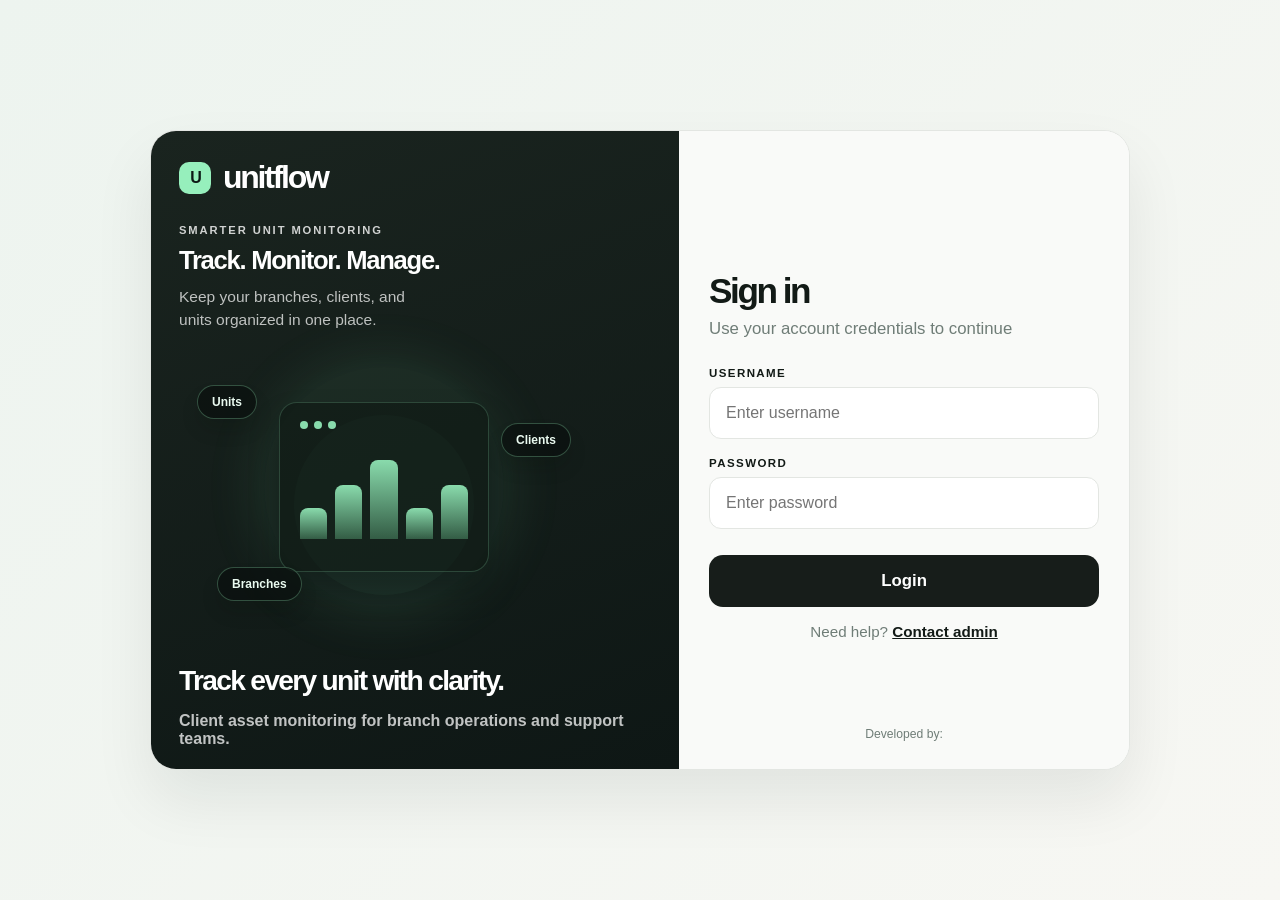
==== index.html @ 19c710ee "Refactor navigation structure and remove unit registry page - Consolidated unit-related links into a" ====
<!DOCTYPE html>
<html lang="en">
  <head>
    <meta charset="UTF-8" />
    <meta name="viewport" content="width=device-width, initial-scale=1.0" />
    <title>Client Unit Tracker</title>
    <link rel="icon" type="image/svg+xml" href="images/favicon.svg" />
    <link rel="stylesheet" href="css/styles.css" />
    <script>
      (function () {
        try {
          if (!localStorage.getItem('unitflowRole')) {
            const path = window.location.pathname.replace(/\/+$/, '');
            const isPagesRoute = path.includes('/pages/');
            const target = isPagesRoute ? '../login.html' : 'login.html';
            window.location.replace(target);
          }
        } catch (error) {
          console.warn('Auth redirect failed:', error);
        }
      })();
    </script>
  </head>
  <body class="dashboard-shell">
    <aside class="sidebar">
      <div class="brand">
        <div class="brand-mark">U</div>
        <span>unitflow</span>
      </div>

      <nav class="nav">
        <div class="nav-label">Workspace</div>
        <a class="nav-item active" href="index.html">
          <span class="nav-icon">▣</span>
          Dashboard
        </a>
        <a class="nav-item messages-nav-item" href="pages/messages.html" aria-label="Open Messages">
          <span class="nav-icon">✉</span>
          <span>Messages</span>
          <span class="nav-count" data-message-nav-count hidden></span>
        </a>
        <div class="nav-group" data-unit-menu>
          <div class="nav-group-header">
            <a class="nav-item" href="pages/units.html?view=monitoring">
              <span class="nav-icon">▤</span>
              Units
            </a>
            <button class="nav-collapse-btn" type="button" data-unit-menu-toggle aria-expanded="true" aria-label="Collapse Units menu" title="Collapse Units menu"></button>
          </div>
        </div>
        <div class="nav-submenu" aria-label="Unit views">
          <a class="nav-item nav-subitem" href="pages/units.html?view=for-release">For Release</a>
          <a class="nav-item nav-subitem" href="pages/units.html?view=released">Released</a>
          <a class="nav-item nav-subitem" href="pages/units.html?view=replaced">For Replacement</a>
          <a class="nav-item nav-subitem" href="pages/units.html?view=warehouse">Warehouse</a>
          <a class="nav-item nav-subitem" href="pages/units.html?view=pull-out">Pull Out</a>
          <a class="nav-item nav-subitem" href="pages/trash.html">Trash</a>
        </div>
        <a class="nav-item" href="pages/branches.html">
          <span class="nav-icon">⎇</span>
          Branches
        </a>
        <a class="nav-item" href="pages/accounts.html">
          <span class="nav-icon">◉</span>
          Accounts
        </a>
        <a class="nav-item" id="settingsLink" href="pages/settings.html">
          <span class="nav-icon">⚙</span>
          Settings
        </a>
      </nav>
    </aside>

    <div class="workspace">
      <header class="workspace-topbar">
        <div class="breadcrumb">Workspace <span>/</span> Overview</div>

        <div class="topbar-right">
          <div class="sync-pill">
            <span class="dot live"></span>
            <span id="syncStatus">Live sync</span>
          </div>

          <div class="user-menu">
            <button class="user-pill" id="userMenuButton" type="button" aria-expanded="false">
              <div class="user-avatar">TS</div>
              <span id="topbarUserName">Technician</span>
            </button>
            <div class="user-dropdown" id="userDropdown" hidden>
              <button type="button" id="logoutButton">Logout</button>
            </div>
          </div>
        </div>
      </header>

      <main class="content">
        <div class="header-row">
          <div class="heading-block">
            <div class="eyebrow" id="overviewDate">Loading date…</div>
            <h1 id="overviewGreeting">Welcome, User.</h1>
            <p>Here’s what’s moving across your client units today.</p>
          </div>
        </div>

        <section class="summary-grid" id="summaryCards"></section>

        <section class="panel branch-code-chart-panel" id="branchCodeChartSection" hidden>
          <div class="panel-header">
            <div>
              <span class="panel-kicker">Workspace overview</span>
              <h2>Unit distribution &amp; activity</h2>
              <p class="panel-subtitle">A quick read on where units are registered and how work is moving</p>
            </div>
          </div>
          <div class="overview-charts">
            <div class="branch-code-chart-content">
              <div class="chart-heading">
                <div>
                  <h3>Registered units</h3>
                  <p>By branch code</p>
                </div>
                <span class="chart-period">Current total</span>
              </div>
              <div class="branch-code-pie-wrap">
                <div class="branch-code-pie" id="branchCodePie" role="img" aria-label="Registered units by branch code"></div>
                <div class="branch-code-pie-total"><strong id="branchCodeTotal">0</strong><span>units</span></div>
              </div>
              <div class="branch-code-legend" id="branchCodeLegend"></div>
            </div>

            <div class="activity-chart-content">
              <div class="chart-heading">
                <div>
                  <h3>Activity trend</h3>
                  <p>Received dates and completed releases from the unit registry</p>
                </div>
                <span class="chart-period" id="activityChartPeriod">Current month · recorded</span>
              </div>
              <div class="activity-chart-summary" id="activityChartSummary"></div>
              <div class="activity-chart" id="activityChart" role="img" aria-label="Recorded unit activity trend by month"></div>
              <div class="activity-chart-legend" id="activityChartLegend"></div>
            </div>
          </div>
        </section>

        <section class="lower-grid">
          <div class="panel table-panel">
            <div class="panel-header">
              <h2>Recent unit activity</h2>
              <a href="pages/units.html?view=monitoring" id="viewAllUnitsLink">View all →</a>
            </div>

            <div class="table-wrap">
              <table class="overview-table">
                <thead>
                  <tr>
                    <th>Unit code</th>
                    <th>Client name</th>
                    <th>Status</th>
                    <th>Current location</th>
                  </tr>
                </thead>
                <tbody id="unitTableBody"></tbody>
              </table>
            </div>
          </div>

          <aside class="panel branch-panel">
            <div class="panel-header">
              <h2>Branch pulse</h2>
              <a href="pages/branches.html" id="manageBranchLink">Manage →</a>
            </div>

            <div id="branchPulseList" class="branch-list"></div>
          </aside>
        </section>
      </main>
    </div>

    <script src="gs/config.js"></script>
    <script src="js/data.js"></script>
    <script src="js/ui.js"></script>
    <script src="js/user-menu.js"></script>
    <script src="js/app.js"></script>
  </body>
</html>
---- css/styles.css ----
:root {
  --sidebar-bg: #18241f;
  --sidebar-accent: #7fe2a7;
  --sidebar-text: #dfe9e2;
  --main-bg: #f4f5f2;
  --panel-bg: #ffffff;
  --panel-alt: #f7f8f6;
  --text: #121a16;
  --muted: #6f7d77;
  --line: #e3e6e2;
  --dark-card: #1b2022;
  --green-soft: #d9f9e8;
  --green-text: #1b6d4c;
  --orange-soft: #fef1d4;
  --orange-text: #8b5e0c;
  --blue-soft: #dfeeff;
  --blue-text: #1f4d8c;
  --red-soft: #fbe3e3;
  --red-text: #9a2c2c;
  --shadow: 0 8px 20px rgba(15, 23, 42, 0.04);
}

* {
  box-sizing: border-box;
}

html, body {
  margin: 0;
  min-height: 100vh;
  height: auto;
  overflow-x: hidden;
  overflow-y: auto;
  font-family: Inter, "Segoe UI", Arial, sans-serif;
  background: var(--main-bg);
  color: var(--text);
}

button, input, select {
  font: inherit;
}

.dashboard-shell {
  display: flex;
  min-height: 100vh;
}

.sidebar {
  width: 250px;
  flex-shrink: 0;
  position: fixed;
  top: 0;
  left: 0;
  height: 100vh;
  overflow: hidden;
  background: var(--sidebar-bg);
  color: var(--sidebar-text);
  padding: 24px 18px 28px;
  border-right: 1px solid rgba(255, 255, 255, 0.04);
}

.brand {
  display: flex;
  align-items: center;
  gap: 12px;
  padding: 6px 8px 18px;
  font-size: 2.1rem;
  font-weight: 800;
  letter-spacing: -0.06em;
}

.brand-mark {
  width: 28px;
  height: 28px;
  display: inline-flex;
  align-items: center;
  justify-content: center;
  border-radius: 10px;
  background: linear-gradient(135deg, #90f0bf, #d9f9e8);
  color: #0e1714;
  font-size: 0.9rem;
  font-weight: 800;
}

.nav {
  display: flex;
  flex-direction: column;
  gap: 6px;
  height: calc(100vh - 132px);
  margin-top: 14px;
}

.nav #settingsLink {
  margin-top: auto;
}

.nav-label {
  padding: 14px 10px 10px;
  color: rgba(255, 255, 255, 0.62);
  font-size: 0.7rem;
  letter-spacing: 0.14em;
  text-transform: uppercase;
  font-weight: 700;
}

.nav-item {
  display: flex;
  align-items: center;
  gap: 12px;
  width: 100%;
  background: transparent;
  border: none;
  border-radius: 10px;
  color: var(--sidebar-text);
  text-decoration: none;
  padding: 12px 12px;
  text-align: left;
  font-size: 1.05rem;
  font-weight: 600;
  cursor: pointer;
}

.nav-group-header {
  position: relative;
}

.nav-group-header .nav-item {
  padding-right: 48px;
}

.nav-collapse-btn {
  position: absolute;
  top: 50%;
  right: 8px;
  z-index: 1;
  width: 30px;
  height: 30px;
  display: inline-flex;
  align-items: center;
  justify-content: center;
  border: 0;
  border-radius: 7px;
  background: transparent;
  color: var(--sidebar-text);
  font-size: 1.05rem;
  line-height: 1;
  cursor: pointer;
  transform: translateY(-50%);
  transition: background 160ms ease, color 160ms ease;
}

.nav-collapse-btn::before {
  width: 8px;
  height: 8px;
  content: '';
  border-right: 2px solid currentColor;
  border-bottom: 2px solid currentColor;
  transform: translateY(-2px) rotate(45deg);
  transition: transform 160ms ease;
}

.nav-group.is-collapsed .nav-collapse-btn::before {
  transform: translateY(2px) rotate(-135deg);
}

.nav-collapse-btn:hover,
.nav-collapse-btn:focus-visible {
  background: rgba(126, 211, 161, 0.24);
  color: #f3f9f5;
  outline: none;
}

.nav-item.active {
  background: rgba(126, 211, 161, 0.18);
  color: #f3f9f5;
  box-shadow: inset 0 0 0 1px rgba(126, 211, 161, 0.2);
}

.nav-item.disabled {
  opacity: 0.45;
  cursor: not-allowed;
}

.nav-submenu {
  display: flex;
  flex-direction: column;
  gap: 2px;
  margin: -2px 0 4px 30px;
}

.nav-submenu[hidden] {
  display: none;
}

.nav-subitem {
  padding: 8px 12px;
  font-size: 0.92rem;
  font-weight: 500;
}

.nav-count {
  min-width: 20px;
  padding: 2px 6px;
  margin-left: auto;
  border-radius: 999px;
  background: var(--sidebar-accent);
  color: #102219;
  font-size: 0.72rem;
  text-align: center;
}

.nav-icon {
  width: 18px;
  text-align: center;
  opacity: 0.95;
}

.workspace {
  flex: 1;
  margin-left: 250px;
  background: var(--main-bg);
  min-height: 0;
  min-width: 0;
}

.workspace-topbar {
  display: flex;
  justify-content: space-between;
  align-items: center;
  padding: 18px 30px 16px 30px;
  background: rgba(255, 255, 255, 0.15);
  border-bottom: 1px solid var(--line);
}

.breadcrumb {
  color: var(--muted);
  font-size: 0.85rem;
  font-weight: 600;
}

.breadcrumb span {
  margin: 0 8px;
  color: #a5b0a9;
}

.topbar-right {
  display: flex;
  align-items: center;
  gap: 18px;
}

.sync-pill {
  display: inline-flex;
  align-items: center;
  gap: 8px;
  color: var(--text);
  font-size: 0.95rem;
  font-weight: 600;
}

.dot {
  width: 10px;
  height: 10px;
  border-radius: 50%;
  display: inline-block;
  background: #d1d5d8;
}

.dot.live {
  background: #7ad9a6;
  box-shadow: 0 0 0 3px rgba(122, 217, 166, 0.2);
}

.user-menu {
  position: relative;
}

.user-pill {
  display: inline-flex;
  align-items: center;
  gap: 10px;
  padding: 8px 12px 8px 8px;
  border-radius: 999px;
  background: rgba(255, 255, 255, 0.7);
  border: 1px solid var(--line);
  color: var(--text);
  font-weight: 700;
  cursor: pointer;
}

.user-avatar {
  width: 28px;
  height: 28px;
  border-radius: 50%;
  display: inline-flex;
  align-items: center;
  justify-content: center;
  background: #cfe4d6;
  color: #1b3b2f;
  font-size: 0.72rem;
  font-weight: 800;
}

.user-dropdown {
  position: absolute;
  right: 0;
  top: calc(100% + 10px);
  background: #fff;
  border: 1px solid var(--line);
  border-radius: 12px;
  box-shadow: 0 12px 28px rgba(15, 23, 42, 0.12);
  min-width: 160px;
  overflow: hidden;
  z-index: 20;
}

.user-dropdown button {
  display: block;
  width: 100%;
  border: none;
  background: transparent;
  text-align: left;
  padding: 12px 14px;
  font-size: 0.92rem;
  font-weight: 700;
  color: var(--text);
  cursor: pointer;
}

.user-dropdown button:hover {
  background: #f2f5f2;
}

.content {
  padding: 26px 30px 30px;
  min-height: calc(100vh - 92px);
}

.messages-content {
  display: flex;
  flex-direction: column;
}

.messages-heading {
  align-items: center;
  margin-bottom: 18px;
}

.messages-layout {
  display: grid;
  grid-template-columns: minmax(260px, 34%) 1fr;
  flex: 1;
  min-height: 0;
  overflow: hidden;
}

.conversation-column {
  min-width: 0;
  border-right: 1px solid var(--line);
  background: var(--panel-alt);
}

.message-tabs {
  display: flex;
  gap: 20px;
  padding: 18px 20px 0;
  border-bottom: 1px solid var(--line);
}

.message-tab {
  padding: 0 0 13px;
  border: 0;
  border-bottom: 2px solid transparent;
  background: transparent;
  color: var(--muted);
  font-weight: 800;
  cursor: pointer;
}

.message-tab.active {
  border-color: var(--green-text);
  color: var(--text);
}

.message-search {
  padding: 14px 16px;
}

.message-search input {
  width: 100%;
  padding: 10px 12px;
  border: 1px solid var(--line);
  border-radius: 8px;
  background: #fff;
  color: var(--text);
}

.conversation-list {
  height: calc(100% - 105px);
  overflow-y: auto;
}

.conversation-item {
  display: grid;
  grid-template-columns: 1fr auto;
  gap: 5px 12px;
  width: 100%;
  padding: 15px 18px;
  border: 0;
  border-top: 1px solid var(--line);
  background: transparent;
  color: var(--text);
  text-align: left;
  cursor: pointer;
}

.conversation-item:hover,
.conversation-item.selected {
  background: #fff;
}

.conversation-item.unread .conversation-person,
.conversation-item.unread .conversation-subject {
  font-weight: 800;
}

.conversation-person,
.conversation-subject,
.conversation-date {
  overflow: hidden;
  text-overflow: ellipsis;
  white-space: nowrap;
}

.conversation-person { font-size: 0.86rem; }
.conversation-subject { color: var(--muted); font-size: 0.84rem; }
.conversation-date { color: var(--muted); font-size: 0.72rem; }
.thread-count { color: var(--muted); font-size: 0.72rem; font-weight: 700; }

.message-viewer {
  min-width: 0;
  overflow-y: auto;
  background: #fff;
}

.message-placeholder {
  display: grid;
  place-items: center;
  align-content: center;
  height: 100%;
  padding: 32px;
  color: var(--muted);
  text-align: center;
}

.message-placeholder h2 { margin: 14px 0 6px; color: var(--text); font-size: 1.1rem; }
.message-placeholder p { margin: 0; }
.message-placeholder-icon { color: var(--green-text); font-size: 2rem; }

.message-detail { padding: 34px 40px; }
.message-detail-top { display: flex; justify-content: space-between; gap: 20px; border-bottom: 1px solid var(--line); padding-bottom: 22px; }
.message-detail-actions { display: flex; align-items: center; gap: 16px; }
.message-reply-actions { display: flex; flex-wrap: wrap; align-items: center; justify-content: flex-end; gap: 8px; }
.reply-message-btn { padding: 8px 14px; font-size: 0.85rem; }
.message-detail-top h2 { margin: 5px 0 0; font-size: 1.5rem; }
.message-detail-top time { color: var(--muted); font-size: 0.82rem; white-space: nowrap; }
.message-meta { display: flex; align-items: center; gap: 9px; margin: 22px 0 30px; color: var(--muted); font-size: 0.84rem; }
.message-meta .user-avatar { flex: 0 0 auto; }
.message-arrow { color: #a5b0a9; }
.message-body { max-width: 760px; margin: 0; line-height: 1.75; white-space: normal; }
.thread-messages { display: flex; flex-direction: column; }
.thread-message { padding: 0; border-bottom: 1px solid var(--line); }
.thread-message:first-child { padding-top: 0; }
.thread-message-header { display: flex; align-items: center; gap: 9px; width: 100%; padding: 18px 0; border: 0; background: transparent; color: var(--muted); text-align: left; cursor: pointer; }
.thread-message-header:hover { color: var(--text); }
.thread-message-sender { color: var(--text); font-weight: 800; }
.thread-message-recipient { overflow: hidden; text-overflow: ellipsis; white-space: nowrap; }
.thread-message-header time { margin-left: auto; white-space: nowrap; font-size: 0.78rem; }
.thread-chevron { margin-left: 4px; color: var(--muted); font-size: 1.1rem; transform: rotate(0deg); transition: transform 160ms ease; }
.thread-message-content { display: none; padding: 0 0 24px 0; }
.thread-message.expanded .thread-message-content { display: block; }
.thread-message.expanded .thread-chevron { transform: rotate(180deg); }
.inline-reply-form { max-width: 760px; margin-top: 34px; padding-top: 24px; border-top: 1px solid var(--line); }
.inline-reply-form label { display: block; margin-bottom: 8px; color: var(--text); font-size: 0.85rem; font-weight: 800; }
.inline-reply-form textarea { width: 100%; padding: 12px; border: 1px solid var(--line); border-radius: 8px; color: var(--text); resize: vertical; }
.inline-reply-actions { display: flex; justify-content: flex-end; gap: 10px; margin-top: 12px; }

.field-group textarea {
  width: 100%;
  padding: 11px 12px;
  border: 1px solid var(--line);
  border-radius: 8px;
  color: var(--text);
  resize: vertical;
}

.format-toolbar {
  display: flex;
  gap: 4px;
  padding: 6px;
  border: 1px solid var(--line);
  border-bottom: 0;
  border-radius: 8px 8px 0 0;
  background: var(--panel-alt);
}

.format-toolbar button {
  min-width: 30px;
  height: 28px;
  padding: 0 7px;
  border: 0;
  border-radius: 5px;
  background: transparent;
  color: var(--text);
  cursor: pointer;
  color: transparent;
  font-size: 0;
}

.format-toolbar button::before { content: none !important; }
.format-toolbar button svg { width: 17px; height: 17px; display: block; color: var(--text); fill: none; stroke: currentColor; stroke-width: 1.7; stroke-linecap: round; stroke-linejoin: round; }
.format-toolbar button svg text { fill: currentColor; stroke: none; }
.format-toolbar button,
.format-toolbar select,
.format-toolbar .format-color { position: relative; }
.format-toolbar button::after,
.format-toolbar select::after,
.format-toolbar .format-color::after { content: attr(data-tooltip); position: absolute; z-index: 20; left: 50%; top: calc(100% + 9px); width: max-content; max-width: 190px; padding: 7px 10px; border-radius: 5px; background: #3c4043; color: #fff; font-size: 0.76rem; font-weight: 700; line-height: 1.2; white-space: nowrap; opacity: 0; pointer-events: none; transform: translate(-50%, -3px); transition: opacity 120ms ease, transform 120ms ease; }
.format-toolbar button:hover::after,
.format-toolbar select:hover::after,
.format-toolbar .format-color:hover::after { opacity: 1; transform: translate(-50%, 0); }
.format-toolbar button[aria-label="Bold"]::before { content: 'B'; font-weight: 800; }
.format-toolbar button[aria-label="Italic"]::before { content: 'I'; font-style: italic; font-weight: 800; }
.format-toolbar button[aria-label="Underline"]::before { content: 'U'; text-decoration: underline; font-weight: 800; }
.format-toolbar button[aria-label="Align left"]::before { content: '☰'; }
.format-toolbar button[aria-label="Align center"]::before { content: '≡'; }
.format-toolbar button[aria-label="Align right"]::before { content: '☷'; }
.format-toolbar button[aria-label="Bulleted list"]::before { content: '☷'; }
.format-toolbar button[aria-label="Numbered list"]::before { content: '1.'; font-size: 0.75rem; font-weight: 800; }
.format-toolbar button[aria-label="Decrease indent"]::before { content: '⇤'; }
.format-toolbar button[aria-label="Increase indent"]::before { content: '⇥'; }
.format-toolbar button[aria-label="Quote"]::before { content: '❝'; }
.format-toolbar button[aria-label="Strikethrough"]::before { content: 'S'; text-decoration: line-through; font-weight: 800; }
.format-toolbar button[aria-label="Clear formatting"]::before { content: 'Tx'; font-size: 0.75rem; }

.format-toolbar button:hover { background: var(--green-soft); }
.format-toolbar button.is-active { background: #d2e3fc; color: #174ea6; }
.format-toolbar button.is-active svg { color: #174ea6; }

.format-toolbar select {
  height: 28px;
  flex: 0 0 auto;
  width: 112px;
  max-width: none;
  padding: 0 4px;
  border: 0;
  border-radius: 5px;
  background: transparent;
  color: var(--text);
  cursor: pointer;
}

.field-group .format-toolbar select[data-format-command="fontName"] { width: 84px; height: 28px; padding: 0 3px; }
.field-group .format-toolbar select[data-format-command="fontSize"] { width: 72px; height: 28px; padding: 0 3px; }
.font-size-picker { position: relative; display: inline-flex; align-items: center; }
.font-size-trigger { display: inline-flex; align-items: center; justify-content: center; width: 42px; height: 28px; padding: 0; border: 0; border-radius: 5px; background: transparent; color: var(--text); cursor: pointer; }
.font-size-trigger:hover { background: var(--green-soft); }
.font-size-trigger svg { width: 25px; height: 20px; fill: currentColor; stroke: currentColor; stroke-width: 1.3; stroke-linecap: round; stroke-linejoin: round; }
.font-size-trigger svg text { stroke: none; }
.font-size-menu { position: absolute; z-index: 25; top: calc(100% + 6px); left: 0; min-width: 105px; padding: 5px; border: 1px solid var(--line); border-radius: 7px; background: #fff; box-shadow: 0 10px 22px rgba(15, 23, 42, 0.16); }
.font-size-menu button { position: relative; display: block; width: 100%; padding: 8px 10px 8px 42px; border: 0; border-radius: 5px; background: transparent; color: var(--text); font-size: 0.84rem; font-weight: 500; text-align: left; cursor: pointer; }
.font-size-menu button::before { content: ''; position: absolute; left: 14px; top: 50%; width: 8px; height: 14px; border-right: 2px solid transparent; border-bottom: 2px solid transparent; transform: translateY(-60%) rotate(45deg); }
.font-size-menu button.selected::before { border-color: var(--text); }
.font-size-menu button[data-size-value="2"] { font-size: 0.72rem; }
.font-size-menu button[data-size-value="3"] { font-size: 0.95rem; }
.font-size-menu button[data-size-value="4"] { font-size: 1.25rem; }
.font-size-menu button[data-size-value="5"] { font-size: 1.8rem; line-height: 1.1; }
.font-size-menu button:hover { background: var(--green-soft); }

.format-toolbar select:hover { background: var(--green-soft); }
.format-toolbar .font-size-picker,
.format-toolbar button[aria-label="Bold"],
.format-toolbar button[aria-label="Align left"],
.format-toolbar button[aria-label="Bulleted list"],
.format-toolbar button[aria-label="Quote"],
.format-toolbar button[aria-label="Clear formatting"] {
  margin-left: 4px;
  padding-left: 8px;
  border-left: 1px solid #cfd5d9;
}
.format-color { display: inline-flex; align-items: center; justify-content: center; width: 30px; height: 28px; margin: 0; padding: 0; color: var(--text); font-size: 1rem; font-weight: 800; cursor: pointer; }
.format-color[aria-label="Text color"] { display: none; }
.format-color input { width: 0; height: 0; opacity: 0; position: absolute; }

.rich-text-editor {
  min-height: 150px;
  padding: 12px;
  border: 1px solid var(--line);
  border-radius: 0 0 8px 8px;
  background: #fff;
  color: var(--text);
  line-height: 1.6;
  outline: 0;
  overflow-y: auto;
}

.rich-text-editor:focus {
  border-color: var(--green-text);
  box-shadow: 0 0 0 3px rgba(27, 109, 76, 0.12);
}

.rich-text-editor:empty::before {
  content: attr(data-placeholder);
  color: var(--muted);
  pointer-events: none;
}

.rich-text-editor ul,
.rich-text-editor ol,
.message-body ul,
.message-body ol {
  padding-left: 24px;
}

.message-body blockquote,
.rich-text-editor blockquote {
  margin: 10px 0;
  padding-left: 14px;
  border-left: 3px solid var(--line);
  color: var(--muted);
}

.field-group select[multiple] {
  min-height: 116px;
  padding: 8px 10px;
  height: auto;
}

.field-group select[multiple] option {
  padding: 7px 6px;
}

@media (max-width: 800px) {
  .messages-layout { grid-template-columns: 1fr; overflow: auto; }
  .conversation-column { border-right: 0; border-bottom: 1px solid var(--line); max-height: 310px; }
  .message-viewer { min-height: 360px; }
  .message-detail { padding: 24px; }
}

.header-row {
  display: flex;
  justify-content: space-between;
  align-items: flex-end;
  gap: 20px;
  margin-bottom: 26px;
}

.eyebrow {
  font-size: 0.8rem;
  letter-spacing: 0.16em;
  text-transform: uppercase;
  color: var(--muted);
  margin-bottom: 12px;
  font-weight: 700;
}

.heading-block h1 {
  margin: 0;
  font-size: clamp(2.3rem, 3vw, 3.3rem);
  letter-spacing: -0.06em;
  line-height: 1.05;
  color: #1a1d1a;
}

.heading-block p {
  margin: 12px 0 0;
  color: var(--muted);
  font-size: 1.05rem;
}

.summary-grid {
  display: grid;
  grid-template-columns: repeat(4, minmax(180px, 1fr));
  gap: 18px;
  margin-bottom: 28px;
}

.summary-card {
  min-height: 180px;
  background: var(--panel-bg);
  border: 1px solid var(--line);
  border-radius: 16px;
  padding: 18px 18px 16px;
  box-shadow: var(--shadow);
  display: flex;
  flex-direction: column;
  justify-content: space-between;
}

.summary-card.dark {
  background: var(--dark-card);
  border: none;
  color: #fff;
}

.card-top {
  display: flex;
  align-items: center;
  justify-content: space-between;
  gap: 10px;
  font-size: 0.9rem;
  font-weight: 600;
  color: var(--muted);
}

.summary-card.dark .card-top {
  color: rgba(255, 255, 255, 0.75);
}

.card-icon {
  width: 34px;
  height: 34px;
  border-radius: 50%;
  display: inline-flex;
  align-items: center;
  justify-content: center;
  background: rgba(17, 24, 39, 0.08);
  color: inherit;
  font-size: 1.05rem;
}

.summary-card.dark .card-icon {
  background: rgba(255, 255, 255, 0.1);
}

.value-row {
  display: flex;
  align-items: baseline;
  justify-content: flex-start;
  gap: 10px;
}

.card-value {
  font-size: clamp(2.3rem, 3vw, 3.1rem);
  line-height: 1;
  font-weight: 800;
  letter-spacing: -0.06em;
}

.card-meta {
  font-size: 0.8rem;
  font-weight: 600;
  color: var(--muted);
  margin-top: 6px;
}

.summary-card.dark .card-meta {
  color: rgba(255, 255, 255, 0.7);
}

.trend-up {
  color: #1b6f4d;
}

.branch-code-chart-panel {
  margin-bottom: 22px;
  padding-bottom: 22px;
}

.panel-kicker {
  display: block;
  margin-bottom: 7px;
  color: var(--green-text);
  font-size: 0.7rem;
  font-weight: 800;
  letter-spacing: 0.14em;
  text-transform: uppercase;
}

.panel-subtitle {
  margin: 5px 0 0;
  color: var(--muted);
  font-size: 0.82rem;
}

.overview-charts {
  display: grid;
  grid-template-columns: minmax(300px, 0.9fr) minmax(360px, 1.1fr);
  gap: 1px;
  overflow: hidden;
  border: 1px solid var(--line);
  border-radius: 14px;
  background: var(--line);
}

.branch-code-chart-content {
  display: grid;
  grid-template-columns: 140px minmax(0, 1fr);
  align-items: center;
  gap: 16px;
  min-height: 250px;
  padding: 18px;
  background: #fbfcfa;
}

.activity-chart-content {
  min-width: 0;
  padding: 22px 22px 18px;
  background: #f5f8f3;
}

.chart-heading {
  display: flex;
  align-items: flex-start;
  justify-content: space-between;
  gap: 12px;
  grid-column: 1 / -1;
}

.chart-heading h3 { margin: 0; font-size: 0.95rem; }
.chart-heading p { margin: 4px 0 0; color: var(--muted); font-size: 0.76rem; }
.chart-period { color: var(--muted); font-size: 0.68rem; font-weight: 700; white-space: nowrap; }

.branch-code-pie-wrap {
  position: relative;
  width: 140px;
  height: 140px;
}

.branch-code-pie {
  width: 140px;
  height: 140px;
  flex: 0 0 140px;
  border-radius: 50%;
  box-shadow: inset 0 0 0 1px rgba(18, 26, 22, 0.08);
  position: relative;
}

.branch-code-pie::after {
  content: '';
  position: absolute;
  inset: 31px;
  border-radius: 50%;
  background: var(--panel-bg);
  box-shadow: 0 0 0 1px rgba(18, 26, 22, 0.06);
}

.branch-code-pie-total {
  position: absolute;
  inset: 0;
  z-index: 1;
  display: flex;
  flex-direction: column;
  align-items: center;
  justify-content: center;
  pointer-events: none;
}

.branch-code-pie-total strong { color: var(--text); font-size: 1.65rem; line-height: 1; }
.branch-code-pie-total span { margin-top: 5px; color: var(--muted); font-size: 0.72rem; font-weight: 700; }

.branch-code-legend {
  display: grid;
  grid-template-columns: repeat(2, minmax(0, 1fr));
  gap: 8px 12px;
  flex: 1;
  min-width: 0;
}

.activity-chart-summary { display: flex; gap: 26px; margin: 18px 0 6px; }
.activity-chart-summary div { display: flex; align-items: baseline; gap: 6px; }
.activity-chart-summary strong { font-size: 1.35rem; line-height: 1; }
.activity-chart-summary span { color: var(--muted); font-size: 0.72rem; font-weight: 700; }
.activity-chart { width: 100%; height: 190px; }
.activity-chart-empty { display: grid; height: 100%; place-items: center; color: var(--muted); font-size: 0.8rem; font-weight: 700; }
.activity-chart svg { display: block; width: 100%; height: 100%; overflow: visible; }
.activity-grid line { stroke: #dbe3dc; stroke-width: 1; stroke-dasharray: 2 5; }
.activity-axis { stroke: #b8c6bb; stroke-width: 1.2; }
.activity-scale-labels { fill: var(--muted); font-size: 9px; font-weight: 700; }
.activity-line { fill: none; stroke-width: 2.75; stroke-linecap: round; stroke-linejoin: round; }
.activity-line.received { stroke: #1b6d4c; }
.activity-line.released { stroke: #d88a4a; }
.activity-point { stroke: #f5f8f3; stroke-width: 2.2; }
.activity-point.received { fill: #1b6d4c; }
.activity-point.released { fill: #d88a4a; }
.activity-labels { fill: var(--muted); font-size: 10px; font-weight: 600; }
.activity-chart-legend { display: flex; gap: 18px; color: var(--muted); font-size: 0.72rem; font-weight: 700; }
.activity-chart-legend span { display: inline-flex; align-items: center; gap: 6px; }
.activity-dot { width: 7px; height: 7px; border-radius: 50%; }
.activity-dot.received { background: #1b6d4c; }
.activity-dot.released { background: #d88a4a; }

.branch-code-legend-row,
.branch-code-legend-label {
  display: flex;
  align-items: center;
}

.branch-code-legend-row {
  justify-content: space-between;
  gap: 14px;
  min-width: 0;
  color: var(--text);
  font-size: 0.76rem;
}

.branch-code-legend-label {
  min-width: 0;
  gap: 8px;
}

.branch-code-legend-label > span:last-child {
  overflow-wrap: anywhere;
}

.branch-code-swatch {
  width: 10px;
  height: 10px;
  flex: 0 0 10px;
  border-radius: 50%;
}

.branch-code-legend-row strong {
  white-space: nowrap;
  font-size: 0.78rem;
}

.branch-code-legend-row small {
  color: var(--muted);
  font-size: 0.76rem;
  font-weight: 600;
}

.lower-grid {
  display: grid;
  grid-template-columns: minmax(0, 1.7fr) minmax(240px, 0.9fr);
  gap: 22px;
  align-items: start;
}

.lower-grid > .panel {
  min-width: 0;
}

.overview-table {
  display: table;
  width: 100%;
  max-width: 100%;
  min-width: 0;
  table-layout: fixed;
}

.overview-table th,
.overview-table td {
  width: auto;
  min-width: 0;
}

.overview-table th:nth-child(1),
.overview-table td:nth-child(1) {
  width: 20.3%;
  min-width: 110px;
}

.overview-table th:nth-child(2),
.overview-table td:nth-child(2) {
  width: 27%;
}

.overview-table th:nth-child(3),
.overview-table td:nth-child(3) {
  width: 20%;
}

.overview-table th:nth-child(4),
.overview-table td:nth-child(4) {
  width: 29%;
}

.overview-table th,
.overview-table td {
  padding: 7px 4px;
  font-size: 0.86rem;
}

.overview-table th {
  white-space: normal;
  overflow-wrap: anywhere;
  font-size: 0.64rem;
  letter-spacing: 0.05em;
}

.overview-table td {
  overflow-wrap: anywhere;
}

.overview-table td:nth-child(3) {
  white-space: normal;
}

.overview-table th:nth-child(4),
.overview-table td:nth-child(4) {
  text-align: center;
}

.overview-table .badge {
  max-width: 100%;
  padding: 4px 6px;
  white-space: normal;
  text-align: center;
}

.panel {
  background: rgba(255, 255, 255, 0.7);
  border: 1px solid var(--line);
  border-radius: 16px;
  padding: 18px 18px 8px;
  box-shadow: var(--shadow);
}

.panel-header {
  display: flex;
  justify-content: space-between;
  align-items: center;
  gap: 12px;
  margin-bottom: 14px;
}

.panel-header h2 {
  margin: 0;
  font-size: 1.1rem;
  letter-spacing: -0.03em;
}

.panel-header a {
  color: var(--text);
  text-decoration: none;
  font-weight: 600;
  font-size: 0.8rem;
}

.table-wrap {
  overflow-x: auto;
  overflow-y: hidden;
  width: 100%;
  max-width: 100%;
  -webkit-overflow-scrolling: touch;
  scrollbar-color: #c7c9c5 #f0f2ef;
}

.table-wrap.is-scrollable {
  max-height: 28rem;
  overflow-y: auto;
}

table {
  width: max-content;
  min-width: 1200px;
  border-collapse: collapse;
  table-layout: auto;
}

.branches-table {
  width: 100%;
  min-width: 0;
  table-layout: fixed;
}

.branches-table th:nth-child(1),
.branches-table td:nth-child(1) { width: 34%; }

.branches-table th:nth-child(2),
.branches-table td:nth-child(2) { width: 28%; }

.branches-table th:nth-child(3),
.branches-table td:nth-child(3) { width: 18%; }

.branches-table th:nth-child(4),
.branches-table td:nth-child(4) { width: 20%; }

th, td {
  text-align: left;
  padding: 8px 6px;
  border-bottom: 1px solid var(--line);
  vertical-align: top;
  word-break: break-word;
}

th:nth-child(1), td:nth-child(1) {
  width: 11%;
  min-width: 110px;
  white-space: nowrap;
}
th:nth-child(2), td:nth-child(2) { width: 12%; }
th:nth-child(3), td:nth-child(3) { width: 9%; }
th:nth-child(4), td:nth-child(4) { width: 10%; }
th:nth-child(5), td:nth-child(5) { width: 14%; min-width: 130px; }
th:nth-child(6), td:nth-child(6) { width: 9%; }
th:nth-child(7), td:nth-child(7) { width: 11%; }
th:nth-child(8), td:nth-child(8) { width: 11%; }
th:nth-child(9), td:nth-child(9) { width: 10%; min-width: 110px; }
th:nth-child(10), td:nth-child(10) { width: 14%; min-width: 140px; }
th:nth-child(11), td:nth-child(11) { width: 12%; min-width: 115px; }
th:nth-child(12), td:nth-child(12) { width: 10%; min-width: 120px; }
th:nth-child(13), td:nth-child(13) { width: 12%; min-width: 120px; }
th:nth-child(14), td:nth-child(14) { width: 90px; min-width: 90px; }

tr td:nth-child(1),
tr td:nth-child(3),
tr td:nth-child(6),
tr td:nth-child(7),
tr td:nth-child(8),
tr td:nth-child(11),
tr td:nth-child(12),
tr td:nth-child(13) {
  text-align: center;
}

.center-stack {
  display: inline-block;
  text-align: center;
  line-height: 1.2;
  max-width: 100%;
  white-space: normal;
}

.center-stack .line {
  display: block;
  white-space: normal;
}

tr td:nth-child(7) .center-stack,
tr td:nth-child(8) .center-stack,
tr td:nth-child(11) .center-stack,
tr td:nth-child(12) .center-stack,
tr td:nth-child(13) .center-stack {
  min-width: 70px;
}

.unit-registry-table th:nth-child(4),
.unit-registry-table td:nth-child(4),
.unit-registry-table th:nth-child(9),
.unit-registry-table td:nth-child(9) {
  text-align: center;
}

th {
  color: #7f8b83;
  font-size: 0.68rem;
  letter-spacing: 0.09em;
  text-transform: uppercase;
  font-weight: 800;
  line-height: 1.2;
  white-space: nowrap;
  vertical-align: middle;
  text-align: center;
  padding-top: 10px;
  padding-bottom: 10px;
}

tbody tr:last-child td {
  border-bottom: none;
}

td {
  font-size: 0.97rem;
  color: #1d221f;
}

.badge {
  display: inline-flex;
  align-items: center;
  justify-content: center;
  border-radius: 999px;
  padding: 6px 10px;
  font-size: 0.76rem;
  font-weight: 700;
}

.badge.in-stock {
  background: var(--green-soft);
  color: var(--green-text);
}

.badge.assigned {
  background: var(--blue-soft);
  color: var(--blue-text);
}

.badge.released {
  background: var(--orange-soft);
  color: var(--orange-text);
}

.badge.urgent,
.badge.returned,
.badge.pending-return {
  background: var(--red-soft);
  color: var(--red-text);
}

.badge.observation {
  background: var(--blue-soft);
  color: var(--blue-text);
}

.unit-registry-table .badge.observation {
  width: 88px;
  min-width: 88px;
  padding-inline: 6px;
  white-space: normal;
  line-height: 1.15;
}

.unit-registry-table {
  min-width: 1840px;
  table-layout: fixed;
}

.unit-registry-table th,
.unit-registry-table td {
  padding: 7px 8px;
  font-size: 0.78rem;
  line-height: 1.25;
  vertical-align: middle;
}

.unit-registry-table th {
  white-space: normal;
}

.unit-registry-table th:nth-child(1),
.unit-registry-table td:nth-child(1) { width: 170px; min-width: 170px; }
.unit-registry-table th:nth-child(2),
.unit-registry-table td:nth-child(2) { width: 130px; min-width: 130px; }
.unit-registry-table th:nth-child(3),
.unit-registry-table td:nth-child(3) { width: 150px; min-width: 150px; }
.unit-registry-table th:nth-child(4),
.unit-registry-table td:nth-child(4) { width: 125px; min-width: 125px; }
.unit-registry-table th:nth-child(5),
.unit-registry-table td:nth-child(5) { width: 92px; min-width: 92px; }
.unit-registry-table th:nth-child(6),
.unit-registry-table td:nth-child(6) { width: 120px; min-width: 120px; }
.unit-registry-table th:nth-child(7),
.unit-registry-table td:nth-child(7) { width: 110px; min-width: 110px; }
.unit-registry-table th:nth-child(8),
.unit-registry-table td:nth-child(8) { width: 100px; min-width: 100px; }
.unit-registry-table th:nth-child(9),
.unit-registry-table td:nth-child(9) { width: 190px; min-width: 190px; }
.unit-registry-table th:nth-child(10),
.unit-registry-table td:nth-child(10) { width: 100px; min-width: 100px; }
.unit-registry-table th:nth-child(11),
.unit-registry-table td:nth-child(11),
.unit-registry-table th:nth-child(12),
.unit-registry-table td:nth-child(12) { width: 105px; min-width: 105px; }
.unit-registry-table th:nth-child(13),
.unit-registry-table td:nth-child(13) { width: 105px; min-width: 105px; }
.unit-registry-table th:nth-child(14),
.unit-registry-table td:nth-child(14) { width: 105px; min-width: 105px; }
.unit-registry-table th:nth-child(15),
.unit-registry-table td:nth-child(15) { width: 82px; min-width: 82px; }
.unit-registry-table th:nth-child(16),
.unit-registry-table td:nth-child(16) { width: 155px; min-width: 155px; }
.unit-registry-table th:nth-child(17),
.unit-registry-table td:nth-child(17) { width: 150px; min-width: 150px; }
.unit-registry-table th:nth-child(18),
.unit-registry-table td:nth-child(18) { width: 170px; min-width: 170px; }

.unit-registry-table .technician-notes-cell {
  white-space: pre-wrap;
  overflow-wrap: anywhere;
}

.unit-registry-table td:nth-child(1),
.unit-registry-table td:nth-child(2),
.unit-registry-table td:nth-child(3),
.unit-registry-table td:nth-child(4),
.unit-registry-table td:nth-child(6),
.unit-registry-table td:nth-child(11),
.unit-registry-table td:nth-child(12),
.unit-registry-table td:nth-child(13),
.unit-registry-table td:nth-child(15) {
  text-align: center;
}

.unit-registry-table .table-actions {
  display: table-cell;
  vertical-align: middle;
  width: 100%;
  min-width: 0;
  margin: 0;
  white-space: normal;
  text-align: center;
}

.unit-registry-table .unit-registry-actions {
  display: flex;
  flex-direction: column;
  flex-wrap: nowrap;
  align-items: center;
  justify-content: center;
  gap: 4px;
}

.unit-registry-table .unit-action-row {
  display: flex;
  gap: 4px;
  width: 100%;
}

.unit-registry-table .unit-action-row button {
  flex: 1;
  min-width: 0;
}

.unit-registry-table .table-actions button {
  width: auto;
  min-width: 50px;
  padding: 5px 7px;
  font-size: 0.68rem;
}

.branch-tag {
  display: inline-flex;
  align-items: center;
  justify-content: center;
  border-radius: 999px;
  padding: 6px 10px;
  font-size: 0.74rem;
  font-weight: 800;
  letter-spacing: 0.03em;
  border: 1px solid rgba(17, 17, 17, 0.2);
}

.branch-tag.bnb {
  background: #f7d75d;
  color: #111111;
}

.branch-tag.ez {
  background: #7fe4a0;
  color: #111111;
}

.branch-tag.one-lr {
  background: #f55d5d;
  color: #111111;
}

.branch-list {
  display: flex;
  flex-direction: column;
  gap: 14px;
  margin-top: 8px;
}

.branch-row {
  display: flex;
  flex-direction: column;
  gap: 8px;
}

.branch-head {
  display: flex;
  justify-content: space-between;
  align-items: center;
  gap: 12px;
  font-size: 0.96rem;
  font-weight: 700;
}

.branch-bar {
  width: 100%;
  height: 8px;
  background: #edf0ec;
  border-radius: 999px;
  overflow: hidden;
}

.branch-fill {
  height: 100%;
  background: linear-gradient(90deg, #95dcb4, #64c892);
  border-radius: 999px;
}

.auth-page {
  min-height: 100vh;
  display: grid;
  place-items: center;
  padding: 24px;
  background: linear-gradient(135deg, #edf4ef 0%, #f7f7f3 100%);
}

.auth-shell {
  width: min(980px, 100%);
  min-height: 640px;
  display: grid;
  grid-template-columns: 1.08fr 0.92fr;
  background: #fff;
  border: 1px solid var(--line);
  border-radius: 26px;
  overflow: hidden;
  box-shadow: 0 30px 60px rgba(18, 29, 25, 0.08);
}

.auth-visual {
  background: linear-gradient(160deg, #1a241f 0%, #0e1715 100%);
  color: #fff;
  padding: 28px 28px 22px;
  display: flex;
}

.auth-visual-inner {
  width: 100%;
  display: flex;
  flex-direction: column;
}

.auth-brand {
  display: flex;
  align-items: center;
  gap: 12px;
  font-size: 2rem;
  font-weight: 800;
  letter-spacing: -0.07em;
  margin-bottom: 18px;
}

.auth-brand-mark {
  width: 32px;
  height: 32px;
  display: inline-flex;
  align-items: center;
  justify-content: center;
  border-radius: 10px;
  background: #96efbc;
  color: #0c1714;
  font-size: 1rem;
}

.auth-brand-copy {
  max-width: 320px;
  margin-top: 10px;
}

.auth-copy-heading {
  color: rgba(255, 255, 255, 0.8);
  font-size: 0.7rem;
  font-weight: 700;
  letter-spacing: 0.17em;
  text-transform: uppercase;
  margin-bottom: 10px;
}

.auth-copy-focus {
  color: #ffffff;
  font-size: clamp(1.55rem, 2vw, 2.1rem);
  font-weight: 700;
  letter-spacing: -0.05em;
  line-height: 1.12;
  margin-bottom: 10px;
}

.auth-copy-description {
  margin: 0;
  color: rgba(255, 255, 255, 0.72);
  font-size: 0.97rem;
  line-height: 1.5;
  max-width: 290px;
}

.auth-visual-figure {
  position: relative;
  width: min(100%, 410px);
  height: 260px;
  margin: 26px 0 18px;
  display: flex;
  align-items: center;
  justify-content: center;
}

.orb {
  position: absolute;
  border-radius: 50%;
  filter: blur(0.5px);
}

.orb-one {
  width: 240px;
  height: 240px;
  background: rgba(110, 203, 147, 0.08);
  box-shadow: 0 0 60px rgba(110, 203, 147, 0.16);
}

.orb-two {
  width: 180px;
  height: 180px;
  background: rgba(110, 203, 147, 0.05);
  transform: translateY(18px);
}

.mini-panel {
  position: relative;
  width: 210px;
  height: 170px;
  background: rgba(12, 20, 17, 0.52);
  border: 1px solid rgba(150, 239, 188, 0.2);
  border-radius: 18px;
  box-shadow: 0 18px 30px rgba(8, 15, 13, 0.28);
  padding: 18px 20px 16px;
  z-index: 2;
}

.mini-panel-header {
  display: flex;
  gap: 6px;
  margin-bottom: 14px;
}

.mini-dot {
  width: 8px;
  height: 8px;
  border-radius: 50%;
  background: rgba(150, 239, 188, 0.9);
  display: inline-block;
}

.mini-panel-body {
  display: grid;
  grid-template-columns: repeat(5, minmax(0, 1fr));
  align-items: end;
  gap: 8px;
  height: 96px;
}

.mini-bar {
  display: block;
  width: 100%;
  border-radius: 8px 8px 0 0;
  background: linear-gradient(180deg, rgba(150, 239, 188, 0.9), rgba(110, 203, 147, 0.35));
}

.mini-bar.short { height: 32%; }
.mini-bar.mid { height: 56%; }
.mini-bar.tall { height: 82%; }

.floating-badge {
  position: absolute;
  z-index: 3;
  display: inline-flex;
  align-items: center;
  justify-content: center;
  gap: 8px;
  min-height: 34px;
  padding: 8px 14px;
  border-radius: 999px;
  background: rgba(11, 16, 14, 0.72);
  border: 1px solid rgba(150, 239, 188, 0.28);
  color: #eafaf0;
  font-size: 0.75rem;
  font-weight: 700;
  box-shadow: 0 12px 18px rgba(7, 13, 10, 0.12);
}

.badge-units {
  left: 18px;
  top: 28px;
}

.badge-clients {
  right: 18px;
  top: 66px;
}

.badge-branches {
  left: 38px;
  bottom: 16px;
}

.auth-visual-tagline {
  margin-top: auto;
}

.auth-visual .tagline {
  font-size: clamp(1.7rem, 2.2vw, 2.3rem);
  margin: 0;
  letter-spacing: -0.06em;
  line-height: 1.08;
}

.auth-visual .tagline small {
  display: block;
  margin-top: 16px;
  font-size: 1rem;
  color: rgba(255, 255, 255, 0.74);
  letter-spacing: normal;
}

.auth-card {
  position: relative;
  display: flex;
  align-items: center;
  justify-content: center;
  padding: 42px 30px 30px;
  background: #f9faf8;
}

.auth-card-inner {
  width: min(420px, 100%);
}

.auth-card-header h2 {
  margin: 0 0 8px;
  font-size: clamp(2.2rem, 2.6vw, 3rem);
  letter-spacing: -0.07em;
  line-height: 1.1;
}

.auth-card-header p {
  margin: 0 0 28px;
  color: var(--muted);
  font-size: 1.05rem;
}

.auth-form {
  display: flex;
  flex-direction: column;
  gap: 18px;
}

.form-field {
  display: flex;
  flex-direction: column;
  gap: 8px;
}

.form-field label {
  color: var(--text);
  font-size: 0.72rem;
  font-weight: 700;
  letter-spacing: 0.12em;
  text-transform: uppercase;
}

.form-field input,
.form-field select {
  height: 52px;
  border: 1px solid var(--line);
  background: #fff;
  border-radius: 12px;
  padding: 0 16px;
  font-size: 1rem;
  color: var(--text);
}

.auth-button {
  height: 52px;
  border: none;
  border-radius: 14px;
  background: #171d1a;
  color: #fff;
  font-weight: 700;
  font-size: 1.05rem;
  cursor: pointer;
  margin-top: 8px;
}

.auth-link {
  margin-top: 16px;
  text-align: center;
  font-size: 0.95rem;
  color: var(--muted);
}

.auth-link a {
  color: var(--text);
  font-weight: 700;
}

.auth-developer {
  position: absolute;
  right: 30px;
  bottom: 28px;
  left: 30px;
  text-align: center;
  color: var(--muted);
  font-size: 0.76rem;
}

.page-toolbar {
  display: flex;
  flex-wrap: wrap;
  justify-content: space-between;
  align-items: center;
  gap: 18px;
  margin: 0 0 20px;
}

.search-box {
  flex: 1;
  max-width: 360px;
  position: relative;
}

.search-box input {
  width: 100%;
  height: 44px;
  border: 1px solid var(--line);
  background: #fff;
  border-radius: 12px;
  padding: 0 14px 0 40px;
}

.search-box input:has(+ .search-clear-btn:not([hidden])) {
  padding-right: 42px;
}

.search-box::before {
  content: "⌕";
  position: absolute;
  left: 14px;
  top: 50%;
  transform: translateY(-50%);
  color: var(--muted);
  font-size: 1.1rem;
}

.search-clear-btn {
  position: absolute;
  top: 50%;
  right: 8px;
  display: inline-flex;
  width: 28px;
  height: 28px;
  align-items: center;
  justify-content: center;
  padding: 0;
  border: 0;
  border-radius: 50%;
  background: transparent;
  color: var(--muted);
  font: inherit;
  font-size: 1.25rem;
  line-height: 1;
  cursor: pointer;
  transform: translateY(-50%);
}

.search-clear-btn:hover {
  background: var(--panel-alt);
  color: var(--text);
}

.search-clear-btn[hidden] {
  display: none;
}

.toolbar-select {
  height: 44px;
  min-width: 178px;
  padding: 0 34px 0 12px;
  border: 1px solid var(--line);
  border-radius: 12px;
  background: #fff;
  color: var(--text);
  font: inherit;
  font-size: 0.86rem;
  font-weight: 700;
}

.page-toolbar .toolbar-select {
  flex: 0 1 178px;
}

.page-actions {
  display: flex;
  gap: 10px;
  align-items: center;
}

.action-btn {
  border: 1px solid var(--line);
  background: #fff;
  color: var(--text);
  border-radius: 10px;
  padding: 10px 14px;
  font-weight: 700;
  cursor: pointer;
}

.action-btn.primary {
  background: #171d1a;
  border-color: #171d1a;
  color: #fff;
}

.action-btn.danger {
  border-color: #e3b9b9;
  background: #fff7f7;
  color: #a23c3c;
  transition: background-color 160ms ease, color 160ms ease, border-color 160ms ease, transform 160ms ease;
}

.action-btn.danger:hover:not(:disabled) {
  border-color: #ff2020;
  background: #ff2020;
  color: #fff;
  transform: translateY(-1px);
}

.action-btn:disabled {
  cursor: not-allowed;
  opacity: 0.5;
}

.table-actions {
  display: flex;
  flex-direction: column;
  align-items: center;
  justify-content: center;
  gap: 6px;
  width: 106px;
  min-width: 106px;
  margin-inline: auto;
  white-space: nowrap;
  text-align: center;
}

.table-actions button {
  border: none;
  border-radius: 8px;
  padding: 7px 8px;
  font-weight: 700;
  font-size: 0.72rem;
  cursor: pointer;
  width: 90px;
  margin-inline: auto;
}

.table-actions button:disabled {
  opacity: 0.48;
  cursor: not-allowed;
  filter: grayscale(0.25);
}

.table-actions .view-only {
  display: inline-flex;
  align-items: center;
  justify-content: center;
  border-radius: 8px;
  padding: 7px 8px;
  background: #eef2f7;
  color: #4b5563;
  font-size: 0.7rem;
  font-weight: 700;
  min-height: 32px;
}

.table-actions .edit {
  background: var(--blue-soft);
  color: var(--blue-text);
  transition: opacity 160ms ease;
}

.table-actions .edit:hover:not(:disabled) {
  opacity: 0.72;
}

.table-actions .release {
  background: #ecf8d8;
  color: #507314;
  transition: background-color 180ms ease, color 180ms ease, transform 180ms ease;
}

.table-actions .release:hover:not(:disabled) {
  background: #b7ed4a;
  color: #243600;
  transform: translateY(-1px);
}

.table-actions .delete {
  background: var(--red-soft);
  color: var(--red-text);
  transition: background-color 160ms ease, color 160ms ease, transform 160ms ease;
}

.table-actions .delete:hover:not(:disabled) {
  background: #ff2020;
  color: #fff;
  transform: translateY(-1px);
}

.trash-table .table-actions .delete {
  min-width: 92px;
  line-height: 1.15;
}

.trash-table {
  width: 100%;
  min-width: 0;
  table-layout: fixed;
}

.trash-table th,
.trash-table td {
  padding: 6px 8px;
  font-size: 0.75rem;
  line-height: 1.2;
}

.trash-table th {
  font-size: 0.64rem;
}

.trash-table th:nth-child(1),
.trash-table td:nth-child(1) { width: 17%; }

.trash-table th:nth-child(2),
.trash-table td:nth-child(2) { width: 23%; }

.trash-table th:nth-child(3),
.trash-table td:nth-child(3) { width: 18%; }

.trash-table th:nth-child(4),
.trash-table td:nth-child(4),
.trash-table th:nth-child(5),
.trash-table td:nth-child(5) { width: 14%; }

.trash-table th:nth-child(6),
.trash-table td:nth-child(6) { width: 14%; }

.trash-table td {
  overflow-wrap: anywhere;
}

.trash-table .table-actions {
  white-space: nowrap;
}

.trash-table .table-actions button {
  min-width: 0;
  padding: 5px 7px;
  font-size: 0.68rem;
}

.trash-table .table-actions {
  display: flex;
  flex-wrap: wrap;
  justify-content: center;
  gap: 4px;
}

.trash-table .table-actions .delete span {
  display: block;
}

.account-branch-cell {
  text-align: center;
}

.branch-status-cell {
  text-align: center;
}

.branch-manager-cell {
  text-align: center;
}

.unit-client-cell,
.unit-running-days-cell,
.unit-brand-cell {
  text-align: center;
}

.settings-content .header-row {
  align-items: flex-end;
}

.settings-status {
  min-height: 22px;
  color: var(--green-text);
  font-size: 0.88rem;
  font-weight: 800;
}

.settings-status[data-state="notice"] {
  color: var(--orange-text);
}

.permissions-panel {
  overflow: hidden;
}

.settings-content {
  max-width: 100%;
  overflow-x: hidden;
}

.settings-content .panel-header {
  flex-wrap: wrap;
  gap: 12px 20px;
}

.page-access-grid {
  display: grid;
  grid-template-columns: repeat(auto-fit, minmax(230px, 1fr));
  gap: 12px;
  padding: 20px;
}

.page-access-card {
  min-width: 0;
  padding: 15px;
  border: 1px solid var(--line);
  border-radius: 10px;
  background: var(--panel-alt);
}

.page-access-card > div:first-child {
  display: flex;
  flex-direction: column;
  gap: 4px;
  margin-bottom: 14px;
}

.page-access-card strong {
  font-size: 0.94rem;
}

.page-access-card strong + span {
  color: var(--muted);
  font-size: 0.76rem;
}

.page-access-options {
  display: grid;
  grid-template-columns: repeat(2, minmax(0, 1fr));
  gap: 9px;
}

.permissions-role-list {
  display: grid;
  gap: 10px;
  padding: 20px;
}

.permissions-role-card {
  min-width: 0;
  padding: 14px 16px;
  border: 1px solid var(--line);
  border-radius: 10px;
  background: var(--panel-alt);
}

.permissions-role-heading {
  display: flex;
  align-items: baseline;
  justify-content: space-between;
  gap: 12px;
  margin-bottom: 12px;
}

.permissions-role-heading strong {
  font-size: 0.94rem;
}

.permissions-role-heading span {
  color: var(--muted);
  font-size: 0.76rem;
}

.permissions-action-grid {
  display: grid;
  grid-template-columns: repeat(5, minmax(74px, 1fr));
  gap: 8px;
}

.role-name,
.role-note {
  display: block;
}

.role-name {
  font-size: 0.94rem;
}

.role-note {
  margin-top: 4px;
  color: var(--muted);
  font-size: 0.76rem;
  font-weight: 500;
}

.permission-legend {
  display: flex;
  align-items: center;
  gap: 7px;
  color: var(--muted);
  font-size: 0.78rem;
  font-weight: 700;
}

.permission-dot {
  width: 8px;
  height: 8px;
  border-radius: 50%;
  display: inline-block;
}

.permission-dot.allowed { background: var(--green-text); }
.permission-dot.restricted { margin-left: 8px; background: #c9d0cc; }

.permission-toggle {
  display: inline-flex;
  align-items: center;
  flex-direction: column;
  gap: 4px;
  width: 100%;
  color: var(--muted);
  font-size: 0.82rem;
  font-weight: 700;
  cursor: pointer;
}

.permission-toggle input {
  width: 17px;
  height: 17px;
  accent-color: var(--green-text);
}

.permission-toggle input:checked + span {
  color: var(--green-text);
}

.permission-toggle input:disabled {
  cursor: not-allowed;
  opacity: 0.6;
}

.permission-toggle input:disabled + span {
  color: var(--muted);
}

.permissions-actions {
  display: flex;
  justify-content: flex-end;
  gap: 10px;
  padding: 18px 20px;
  border-top: 1px solid var(--line);
  background: var(--panel-alt);
}

@media (max-width: 760px) {
  .settings-content {
    padding-left: 16px;
    padding-right: 16px;
  }

  .settings-content .header-row {
    display: block;
  }

  .settings-status {
    margin-top: 12px;
  }

  .page-access-grid {
    grid-template-columns: 1fr;
    padding: 14px;
  }

  .permissions-role-list {
    padding: 14px;
  }

  .permissions-role-heading {
    align-items: flex-start;
    flex-direction: column;
    gap: 3px;
  }

  .permissions-action-grid {
    grid-template-columns: repeat(2, minmax(0, 1fr));
  }

  .permission-action-name,
  .permission-toggle span {
    font-size: 0.72rem;
  }

  .permissions-actions {
    flex-wrap: wrap;
  }
}

.modal-backdrop {
  position: fixed;
  inset: 0;
  background: rgba(12, 18, 16, 0.5);
  display: none;
  align-items: center;
  justify-content: center;
  padding: 20px;
  z-index: 1000;
}

.modal-backdrop.visible {
  display: flex;
}

.message-toast {
  position: fixed;
  right: 24px;
  bottom: 24px;
  z-index: 1200;
  max-width: min(360px, calc(100vw - 48px));
  padding: 14px 18px;
  border: 1px solid rgba(27, 109, 76, 0.24);
  border-radius: 8px;
  background: #fff;
  box-shadow: 0 12px 28px rgba(15, 23, 42, 0.18);
  color: var(--text);
  font-size: 0.9rem;
  font-weight: 700;
  opacity: 0;
  transform: translateY(12px);
  pointer-events: none;
  transition: opacity 180ms ease, transform 180ms ease;
}

.message-toast.visible {
  opacity: 1;
  transform: translateY(0);
}

.modal {
  width: min(700px, 100%);
  max-height: calc(100vh - 40px);
  overflow-y: auto;
  background: #fff;
  border-radius: 18px;
  box-shadow: 0 18px 40px rgba(15, 23, 42, 0.14);
  padding: 18px 20px;
  border: 1px solid var(--line);
}

.message-modal {
  width: min(460px, calc(100vw - 32px));
  box-sizing: border-box;
  padding: 18px 20px;
}

.message-modal .modal-header {
  margin-bottom: 12px;
}

.message-modal .modal-body {
  line-height: 1.5;
}

.compose-modal {
  width: min(760px, 100%);
  padding: 24px;
}

.compose-modal .modal-header {
  padding-bottom: 16px;
  border-bottom: 1px solid var(--line);
}

.compose-modal .unit-form {
  gap: 18px;
}

.modal-header {
  display: flex;
  justify-content: space-between;
  align-items: center;
  gap: 12px;
  margin-bottom: 18px;
}

.modal-header h3 {
  margin: 0;
  font-size: 1.6rem;
  letter-spacing: -0.04em;
}

.modal-close {
  border: none;
  background: transparent;
  font-size: 2rem;
  line-height: 1;
  cursor: pointer;
  color: var(--muted);
}

.unit-form {
  display: flex;
  flex-direction: column;
  gap: 16px;
}

.form-grid {
  display: grid;
  grid-template-columns: repeat(2, minmax(200px, 1fr));
  gap: 14px 14px;
}

.field-group {
  display: flex;
  flex-direction: column;
  gap: 6px;
}

.field-group[hidden] { display: none; }

.technician-notes-field { grid-column: 1; }
.inclusions-field { grid-column: 2; grid-row: 7 / span 2; }

.field-group label {
  font-size: 0.75rem;
  font-weight: 700;
  text-transform: uppercase;
  letter-spacing: 0.05em;
  color: var(--muted);
}

.field-group > label:has(.recipient-copy-toggle) { display: flex; align-items: center; justify-content: space-between; }
.recipient-copy-toggle { display: inline-flex; gap: 8px; text-transform: none; letter-spacing: 0; }
.recipient-copy-button { padding: 0; border: 0; background: transparent; color: var(--green-text); font: inherit; cursor: pointer; }
.recipient-copy-button:hover, .recipient-copy-button:focus-visible { color: var(--text); text-decoration: underline; }
.recipient-copy-field { margin-top: -4px; }

.field-hint {
  color: var(--muted);
  font-size: 0.78rem;
}

.attachment-button {
  display: inline-flex;
  width: fit-content;
  margin-top: 8px;
  padding: 7px 10px;
  border: 1px solid var(--line);
  border-radius: 7px;
  background: var(--panel-alt);
  color: var(--text);
  font-size: 0.8rem;
  font-weight: 800;
  cursor: pointer;
}

.attachment-button:hover { background: var(--green-soft); }
.attachment-list { display: flex; flex-wrap: wrap; gap: 7px; margin-top: 8px; }
.attachment-chip,
.message-attachments a { display: inline-flex; align-items: center; gap: 6px; padding: 6px 9px; border: 1px solid var(--line); border-radius: 7px; background: var(--panel-alt); color: var(--green-text); font-size: 0.78rem; font-weight: 700; text-decoration: none; }
.attachment-chip button { border: 0; background: transparent; color: inherit; cursor: pointer; font-size: 1rem; line-height: 1; }
.message-attachments { display: flex; flex-wrap: wrap; gap: 8px; margin-top: 16px; }

.recipient-picker {
  position: relative;
  display: flex;
  flex-wrap: wrap;
  align-items: center;
  gap: 6px;
  min-height: 44px;
  padding: 6px 10px;
  border: 1px solid var(--line);
  border-radius: 10px;
  background: #fff;
}

.recipient-picker:focus-within {
  border-color: var(--green-text);
  box-shadow: 0 0 0 3px rgba(27, 109, 76, 0.12);
}

.recipient-chips { display: contents; }

.recipient-chip {
  display: inline-flex;
  align-items: center;
  gap: 6px;
  padding: 5px 8px 5px 10px;
  border-radius: 999px;
  background: var(--green-soft);
  color: var(--green-text);
  font-size: 0.82rem;
  font-weight: 700;
}

.recipient-chip button {
  width: 18px;
  height: 18px;
  padding: 0;
  border: 0;
  border-radius: 50%;
  background: transparent;
  color: inherit;
  cursor: pointer;
  line-height: 1;
}

.recipient-picker > input {
  flex: 1 1 130px;
  min-width: 120px;
  height: 30px;
  padding: 0 2px;
  border: 0;
  outline: 0;
  color: var(--text);
}

.recipient-options {
  position: absolute;
  z-index: 4;
  top: calc(100% + 6px);
  left: 0;
  right: 0;
  max-height: 190px;
  overflow-y: auto;
  padding: 5px;
  border: 1px solid var(--line);
  border-radius: 10px;
  background: #fff;
  box-shadow: 0 12px 26px rgba(15, 23, 42, 0.14);
}

.recipient-option {
  display: block;
  width: 100%;
  padding: 10px;
  border: 0;
  border-radius: 7px;
  background: transparent;
  color: var(--text);
  text-align: left;
  cursor: pointer;
}

.recipient-option:hover { background: var(--panel-alt); }
.recipient-empty { padding: 10px; color: var(--muted); font-size: 0.84rem; }

.field-group input,
.field-group select,
.field-group textarea {
  width: 100%;
  border: 1px solid var(--line);
  border-radius: 10px;
  padding: 10px 12px;
  background: #fff;
  color: var(--text);
}

.field-group input,
.field-group select { height: 42px; }

.field-group textarea { min-height: 84px; resize: none; }

.modal-actions {
  display: flex;
  justify-content: flex-end;
  gap: 10px;
  margin-top: 10px;
}

@media (max-width: 1100px) {
  .summary-grid {
    grid-template-columns: repeat(2, minmax(180px, 1fr));
  }

  .lower-grid {
    grid-template-columns: 1fr;
  }

  .branch-code-chart-content {
    grid-template-columns: 1fr;
    align-items: center;
  }

  .branch-code-legend {
    grid-template-columns: 1fr;
  }

  .auth-shell {
    grid-template-columns: 1fr;
    min-height: auto;
  }

  .auth-visual {
    min-height: 220px;
    padding: 24px 20px 18px;
  }

  .auth-brand {
    margin-bottom: 12px;
  }

  .auth-brand-copy {
    max-width: 100%;
  }

  .auth-visual-figure {
    width: 100%;
    max-width: 330px;
    height: 210px;
    margin: 18px auto 12px;
  }

  .auth-copy-heading {
    letter-spacing: 0.12em;
  }

  .auth-card {
    padding: 28px 18px 20px;
  }

  .auth-card-inner {
    width: 100%;
  }

  .auth-developer {
    position: static;
    margin-top: 12px;
    line-height: 1.4;
  }

  .auth-card-header h2 {
    font-size: 2.1rem;
  }
}

@media (max-width: 760px) {
  .dashboard-shell {
    flex-direction: column;
  }

  .sidebar {
    width: 100%;
    position: sticky;
    top: 0;
    left: auto;
    height: auto;
    z-index: 10;
    display: flex;
    flex-wrap: wrap;
    align-items: center;
    padding: 10px 12px 12px;
  }

  .brand {
    flex: 1 1 auto;
    padding: 2px 4px 0;
    font-size: 1.45rem;
  }

  .brand-mark {
    width: 24px;
    height: 24px;
  }

  .nav-toggle {
    display: flex;
    align-items: center;
    justify-content: center;
    flex-direction: column;
    gap: 5px;
    width: 38px;
    height: 38px;
    margin: 0 0 0 auto;
    padding: 8px 7px;
    background: rgba(255, 255, 255, 0.04);
    border: 1px solid rgba(255, 255, 255, 0.08);
    border-radius: 10px;
    cursor: pointer;
    color: var(--sidebar-text);
  }

  .nav-toggle-bar {
    display: block;
    width: 18px;
    height: 2px;
    border-radius: 999px;
    background: var(--sidebar-text);
  }

  .nav {
    display: none;
    flex-direction: column;
    gap: 6px;
    height: auto;
    margin-top: 0;
    overflow: visible;
    padding: 0;
  }

  .sidebar.nav-open .nav {
    display: flex;
    width: 100%;
    max-width: 100%;
    overflow-x: hidden;
  }

  .nav::-webkit-scrollbar {
    display: none;
  }

  .nav-label {
    display: none;
  }

  .nav-item {
    width: 100%;
    flex: 0 0 auto;
    gap: 8px;
    padding: 10px 11px;
    white-space: normal;
    font-size: 0.9rem;
  }

  .nav #settingsLink {
    margin-top: 0;
  }

  .workspace {
    margin-left: 0;
  }

  .workspace-topbar {
    flex-wrap: wrap;
    gap: 12px;
    padding: 14px 16px;
  }

  .header-row {
    flex-direction: column;
    align-items: flex-start;
  }

  .topbar-right {
    width: 100%;
    justify-content: space-between;
    gap: 10px;
  }

  .content {
    padding: 20px 16px 24px;
  }

  .page-toolbar {
    align-items: stretch;
    gap: 12px;
  }

  .search-box {
    width: 100%;
    max-width: none;
    flex-basis: 100%;
  }

  .toolbar-select {
    flex: 1 1 100%;
    width: 100%;
  }

  .page-actions {
    width: 100%;
  }

  .page-actions .action-btn {
    flex: 1;
  }

  .summary-grid {
    grid-template-columns: 1fr;
  }

  .branch-code-chart-content {
    flex-direction: column;
    align-items: stretch;
  }

  .overview-charts { grid-template-columns: 1fr; }

  .branch-code-chart-content {
    grid-template-columns: 1fr;
  }

  .branch-code-pie-wrap {
    align-self: center;
  }

  .panel {
    border-radius: 12px;
    padding: 14px 14px 6px;
  }

  .panel-header {
    align-items: flex-start;
  }

  .message-detail {
    padding: 20px;
  }

  .message-detail-top {
    flex-direction: column;
  }

  .message-detail-actions,
  .message-reply-actions {
    justify-content: flex-start;
    flex-wrap: wrap;
  }

  .modal-backdrop {
    padding: 12px;
  }

  .modal,
  .compose-modal {
    padding: 16px;
    border-radius: 14px;
  }

  .form-grid {
    grid-template-columns: 1fr;
  }

  .technician-notes-field,
  .inclusions-field {
    grid-column: auto;
    grid-row: auto;
  }

  .modal-actions {
    flex-wrap: wrap;
  }

  .modal-actions .action-btn {
    flex: 1;
  }
}

@media (max-width: 420px) {
  .user-pill {
    padding-right: 8px;
  }

  .user-pill > span {
    max-width: 120px;
    overflow: hidden;
    text-overflow: ellipsis;
    white-space: nowrap;
  }

  .heading-block h1 {
    font-size: 2.15rem;
  }

  .summary-card {
    min-height: 150px;
  }

  .content {
    padding-right: 12px;
    padding-left: 12px;
  }
}
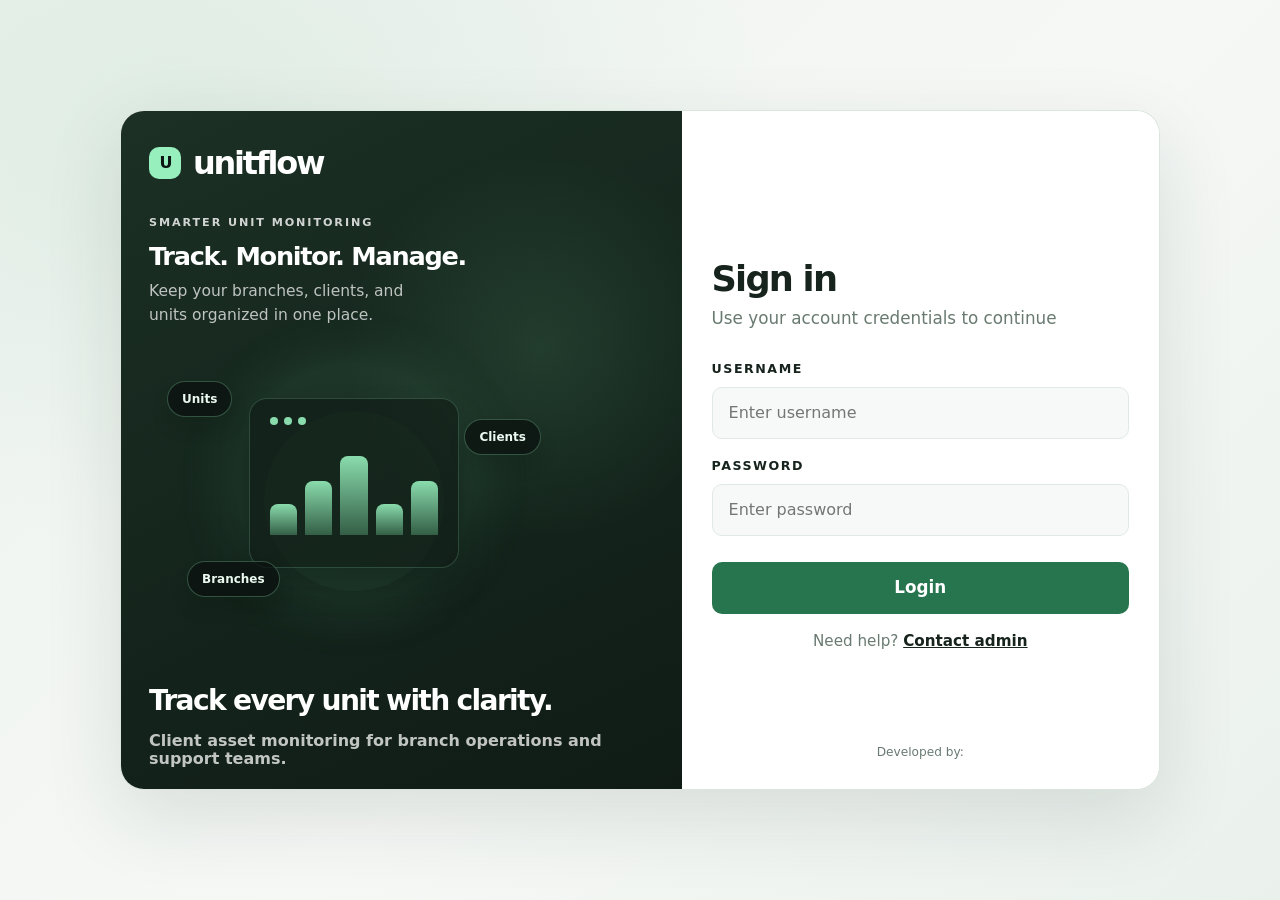
==== commit 382013f3: "Refactor unit registry to use card layout; enhance activity chart interactivity and accessibility - " ====
--- a/index.html
+++ b/index.html
@@ -5,6 +5,7 @@
     <meta name="viewport" content="width=device-width, initial-scale=1.0" />
     <title>Client Unit Tracker</title>
     <link rel="icon" type="image/svg+xml" href="images/favicon.svg" />
+    <script src="js/theme-init.js"></script>
     <link rel="stylesheet" href="css/styles.css" />
     <script>
       (function () {
@@ -29,6 +30,7 @@
       </div>
 
       <nav class="nav">
+        <div class="nav-scroll">
         <div class="nav-label">Workspace</div>
         <a class="nav-item active" href="index.html">
           <span class="nav-icon">▣</span>
@@ -45,16 +47,17 @@
               <span class="nav-icon">▤</span>
               Units
             </a>
-            <button class="nav-collapse-btn" type="button" data-unit-menu-toggle aria-expanded="true" aria-label="Collapse Units menu" title="Collapse Units menu"></button>
+            <button class="nav-collapse-btn" type="button" data-unit-menu-toggle aria-expanded="false" aria-label="Expand Units menu" title="Expand Units menu"></button>
           </div>
-        </div>
-        <div class="nav-submenu" aria-label="Unit views">
+          <div class="nav-submenu" aria-label="Unit views" hidden>
           <a class="nav-item nav-subitem" href="pages/units.html?view=for-release">For Release</a>
           <a class="nav-item nav-subitem" href="pages/units.html?view=released">Released</a>
+          <a class="nav-item nav-subitem" href="pages/units.html?view=for-repair">For Repair</a>
           <a class="nav-item nav-subitem" href="pages/units.html?view=replaced">For Replacement</a>
           <a class="nav-item nav-subitem" href="pages/units.html?view=warehouse">Warehouse</a>
           <a class="nav-item nav-subitem" href="pages/units.html?view=pull-out">Pull Out</a>
           <a class="nav-item nav-subitem" href="pages/trash.html">Trash</a>
+          </div>
         </div>
         <a class="nav-item" href="pages/branches.html">
           <span class="nav-icon">⎇</span>
@@ -64,6 +67,7 @@
           <span class="nav-icon">◉</span>
           Accounts
         </a>
+        </div>
         <a class="nav-item" id="settingsLink" href="pages/settings.html">
           <span class="nav-icon">⚙</span>
           Settings
@@ -132,12 +136,12 @@
               <div class="chart-heading">
                 <div>
                   <h3>Activity trend</h3>
-                  <p>Received dates and completed releases from the unit registry</p>
+                  <p>Cumulative unit activity · hover or focus to inspect daily changes</p>
                 </div>
                 <span class="chart-period" id="activityChartPeriod">Current month · recorded</span>
               </div>
               <div class="activity-chart-summary" id="activityChartSummary"></div>
-              <div class="activity-chart" id="activityChart" role="img" aria-label="Recorded unit activity trend by month"></div>
+              <div class="activity-chart" id="activityChart" role="group" aria-label="Interactive activity trend chart"></div>
               <div class="activity-chart-legend" id="activityChartLegend"></div>
             </div>
           </div>
--- a/css/styles.css
+++ b/css/styles.css
@@ -1,23 +1,33 @@
+@view-transition {
+  navigation: auto;
+}
+
 :root {
-  --sidebar-bg: #18241f;
-  --sidebar-accent: #7fe2a7;
-  --sidebar-text: #dfe9e2;
-  --main-bg: #f4f5f2;
+  --sidebar-bg: #14231d;
+  --sidebar-accent: #8bd6ad;
+  --sidebar-text: #e4eee8;
+  --main-bg: #f3f6f4;
   --panel-bg: #ffffff;
-  --panel-alt: #f7f8f6;
-  --text: #121a16;
-  --muted: #6f7d77;
-  --line: #e3e6e2;
-  --dark-card: #1b2022;
-  --green-soft: #d9f9e8;
-  --green-text: #1b6d4c;
-  --orange-soft: #fef1d4;
-  --orange-text: #8b5e0c;
-  --blue-soft: #dfeeff;
-  --blue-text: #1f4d8c;
-  --red-soft: #fbe3e3;
-  --red-text: #9a2c2c;
-  --shadow: 0 8px 20px rgba(15, 23, 42, 0.04);
+  --panel-alt: #f7f9f8;
+  --text: #17231d;
+  --muted: #697a71;
+  --line: #e1e9e4;
+  --dark-card: #1b2922;
+  --green-soft: #e5f4eb;
+  --green-text: #24734d;
+  --orange-soft: #fff3e2;
+  --orange-text: #98621c;
+  --blue-soft: #eaf1fb;
+  --blue-text: #375f91;
+  --red-soft: #fcebea;
+  --red-text: #a4413b;
+  --table-row-alt: #fafbf9;
+  --table-row-hover: #f1f7f3;
+  --shadow: 0 6px 18px rgba(23, 45, 32, 0.045);
+  --shadow-raised: 0 14px 36px rgba(23, 45, 32, 0.09);
+  --focus-ring: 0 0 0 3px rgba(36, 115, 77, 0.15);
+  --radius-control: 10px;
+  --radius-panel: 16px;
 }
 
 * {
@@ -45,6 +55,8 @@
 }
 
 .sidebar {
+  display: flex;
+  flex-direction: column;
   width: 250px;
   flex-shrink: 0;
   position: fixed;
@@ -84,17 +96,49 @@
 .nav {
   display: flex;
   flex-direction: column;
+  flex: 1;
   gap: 6px;
-  height: calc(100vh - 132px);
+  min-height: 0;
+  height: auto;
   margin-top: 14px;
+  overflow: hidden;
+}
+
+.nav-scroll {
+  display: flex;
+  flex: 1;
+  flex-direction: column;
+  gap: 6px;
+  min-height: 0;
+  overflow-x: hidden;
+  overflow-y: auto;
+  padding-right: 2px;
+  scrollbar-color: rgba(223, 233, 226, 0.35) transparent;
+}
+
+.nav-toggle {
+  display: none;
 }
 
 .nav #settingsLink {
-  margin-top: auto;
+  position: relative;
+  z-index: 2;
+  flex: 0 0 auto;
+  width: 100%;
+  background: var(--sidebar-bg);
+}
+
+.nav #settingsLink.active {
+  background: rgba(126, 211, 161, 0.18);
+  box-shadow: inset 0 0 0 1px rgba(126, 211, 161, 0.2);
 }
 
 .nav-label {
+  position: sticky;
+  top: 0;
+  z-index: 2;
   padding: 14px 10px 10px;
+  background: var(--sidebar-bg);
   color: rgba(255, 255, 255, 0.62);
   font-size: 0.7rem;
   letter-spacing: 0.14em;
@@ -328,6 +372,66 @@
 
 .user-dropdown button:hover {
   background: #f2f5f2;
+}
+
+.user-theme-row {
+  display: flex;
+  align-items: center;
+  justify-content: space-between;
+  gap: 16px;
+  padding: 10px 14px;
+  color: var(--text);
+  font-size: 0.92rem;
+  font-weight: 700;
+}
+
+.user-theme-switch {
+  position: relative;
+  display: inline-flex;
+  width: 38px;
+  height: 22px;
+  flex: 0 0 38px;
+  cursor: pointer;
+}
+
+.user-theme-switch input {
+  position: absolute;
+  width: 1px;
+  height: 1px;
+  opacity: 0;
+}
+
+.user-theme-switch > span {
+  position: absolute;
+  inset: 0;
+  border-radius: 999px;
+  background: #aeb8b1;
+  transition: background-color 150ms ease;
+}
+
+.user-theme-switch > span::before {
+  position: absolute;
+  top: 3px;
+  left: 3px;
+  width: 16px;
+  height: 16px;
+  border-radius: 50%;
+  background: #fff;
+  content: '';
+  transition: transform 150ms ease;
+}
+
+.user-theme-switch input:checked + span {
+  background: var(--green-text);
+}
+
+.user-theme-switch input:checked + span::before {
+  transform: translateX(16px);
+}
+
+.user-theme-switch input:focus-visible + span {
+  outline: 2px solid var(--green-text);
+  outline-offset: 2px;
 }
 
 .content {
@@ -964,6 +1068,7 @@
 .overview-table th:nth-child(2),
 .overview-table td:nth-child(2) {
   width: 27%;
+  text-align: center;
 }
 
 .overview-table th:nth-child(3),
@@ -978,7 +1083,7 @@
 
 .overview-table th,
 .overview-table td {
-  padding: 7px 4px;
+  padding: 10px 8px;
   font-size: 0.86rem;
 }
 
@@ -1043,6 +1148,9 @@
   overflow-y: hidden;
   width: 100%;
   max-width: 100%;
+  border: 1px solid var(--line);
+  border-radius: 13px;
+  background: var(--panel-bg);
   -webkit-overflow-scrolling: touch;
   scrollbar-color: #c7c9c5 #f0f2ef;
 }
@@ -1055,8 +1163,10 @@
 table {
   width: max-content;
   min-width: 1200px;
-  border-collapse: collapse;
+  border-collapse: separate;
+  border-spacing: 0;
   table-layout: auto;
+  background: var(--panel-bg);
 }
 
 .branches-table {
@@ -1079,7 +1189,7 @@
 
 th, td {
   text-align: left;
-  padding: 8px 6px;
+  padding: 11px 12px;
   border-bottom: 1px solid var(--line);
   vertical-align: top;
   word-break: break-word;
@@ -1144,7 +1254,8 @@
 }
 
 th {
-  color: #7f8b83;
+  color: var(--muted);
+  background: var(--panel-alt);
   font-size: 0.68rem;
   letter-spacing: 0.09em;
   text-transform: uppercase;
@@ -1163,7 +1274,16 @@
 
 td {
   font-size: 0.97rem;
-  color: #1d221f;
+  color: var(--text);
+}
+
+tbody tr:nth-child(even) td {
+  background: var(--table-row-alt);
+}
+
+tbody tr:hover td {
+  background: var(--table-row-hover);
+  transition: background-color 140ms ease;
 }
 
 .badge {
@@ -1218,7 +1338,7 @@
 
 .unit-registry-table th,
 .unit-registry-table td {
-  padding: 7px 8px;
+  padding: 10px 11px;
   font-size: 0.78rem;
   line-height: 1.25;
   vertical-align: middle;
@@ -1243,7 +1363,7 @@
 .unit-registry-table th:nth-child(7),
 .unit-registry-table td:nth-child(7) { width: 110px; min-width: 110px; }
 .unit-registry-table th:nth-child(8),
-.unit-registry-table td:nth-child(8) { width: 100px; min-width: 100px; }
+.unit-registry-table td:nth-child(8) { width: 130px; min-width: 130px; }
 .unit-registry-table th:nth-child(9),
 .unit-registry-table td:nth-child(9) { width: 190px; min-width: 190px; }
 .unit-registry-table th:nth-child(10),
@@ -1265,9 +1385,21 @@
 .unit-registry-table th:nth-child(18),
 .unit-registry-table td:nth-child(18) { width: 170px; min-width: 170px; }
 
+.unit-registry-table th.warehouse-days-column,
+.unit-registry-table td.warehouse-days-column { width: 130px; min-width: 130px; }
+.unit-registry-table th.warehouse-date-column,
+.unit-registry-table td.warehouse-date-column { width: 130px; min-width: 130px; text-align: center; }
+.date-column { text-align: center; }
+.unit-registry-table td.date-column { text-align: center; }
+
 .unit-registry-table .technician-notes-cell {
   white-space: pre-wrap;
   overflow-wrap: anywhere;
+}
+
+.unit-registry-table .technician-notes-column {
+  width: 170px;
+  min-width: 170px;
 }
 
 .unit-registry-table td:nth-child(1),
@@ -1317,6 +1449,242 @@
   min-width: 50px;
   padding: 5px 7px;
   font-size: 0.68rem;
+}
+
+.unit-card-panel {
+  padding: 0;
+  border: 0;
+  background: transparent;
+  box-shadow: none;
+}
+
+.unit-card-grid {
+  display: grid;
+  grid-template-columns: repeat(3, minmax(0, 1fr));
+  align-items: start;
+  gap: 16px;
+}
+
+.unit-record-card {
+  min-width: 0;
+  overflow: hidden;
+  border: 1px solid var(--line);
+  border-radius: 15px;
+  background: var(--panel-bg);
+  box-shadow: 0 5px 16px rgba(16, 30, 22, 0.045);
+  transition: border-color 160ms ease, box-shadow 160ms ease, transform 160ms ease;
+}
+
+.unit-record-card:hover {
+  border-color: rgba(39, 139, 87, 0.45);
+  box-shadow: 0 12px 24px rgba(16, 30, 22, 0.09);
+  transform: translateY(-2px);
+}
+
+.unit-record-card.is-urgent {
+  border-left: 3px solid #d98b48;
+}
+
+.unit-record-card-main {
+  display: block;
+  width: 100%;
+  padding: 17px 17px 14px;
+  border: 0;
+  background: transparent;
+  color: var(--text);
+  font: inherit;
+  text-align: left;
+  cursor: pointer;
+}
+
+.unit-record-card-main:focus-visible {
+  outline: 3px solid var(--green-text);
+  outline-offset: -3px;
+  border-radius: 14px;
+}
+
+.unit-record-card-heading {
+  display: flex;
+  min-width: 0;
+  align-items: center;
+  gap: 11px;
+}
+
+.unit-record-avatar,
+.unit-details-avatar {
+  display: inline-flex;
+  flex: 0 0 auto;
+  align-items: center;
+  justify-content: center;
+  border-radius: 13px;
+  background: var(--green-soft);
+  color: var(--green-text);
+  font-weight: 800;
+}
+
+.unit-record-avatar {
+  width: 42px;
+  height: 42px;
+  font-size: 0.92rem;
+}
+
+.unit-record-identity {
+  display: grid;
+  min-width: 0;
+  flex: 1;
+  gap: 4px;
+}
+
+.unit-record-client,
+.unit-record-code {
+  overflow: hidden;
+  text-overflow: ellipsis;
+  white-space: nowrap;
+}
+
+.unit-record-client {
+  color: var(--text);
+  font-size: 0.94rem;
+  font-weight: 750;
+}
+
+.unit-record-code {
+  color: var(--muted);
+  font-size: 0.74rem;
+  font-weight: 650;
+  letter-spacing: 0.025em;
+}
+
+.unit-record-card-heading .badge {
+  max-width: 40%;
+  flex: 0 0 auto;
+  padding: 5px 9px;
+  font-size: 0.68rem;
+  line-height: 1.25;
+  text-align: center;
+  white-space: normal;
+}
+
+.unit-record-specs {
+  display: block;
+  overflow: hidden;
+  margin-top: 17px;
+  color: var(--text);
+  font-size: 0.84rem;
+  font-weight: 650;
+  text-overflow: ellipsis;
+  white-space: nowrap;
+}
+
+.unit-record-specs > span {
+  padding-inline: 3px;
+  color: var(--muted);
+}
+
+.unit-record-facts {
+  display: grid;
+  grid-template-columns: repeat(2, minmax(0, 1fr));
+  gap: 13px;
+  margin-top: 16px;
+  padding-top: 13px;
+  border-top: 1px solid var(--line);
+}
+
+.unit-record-facts > span {
+  display: grid;
+  min-width: 0;
+  gap: 5px;
+}
+
+.unit-record-facts small {
+  color: var(--muted);
+  font-size: 0.66rem;
+  font-weight: 750;
+  letter-spacing: 0.07em;
+  text-transform: uppercase;
+}
+
+.unit-record-facts strong {
+  overflow: hidden;
+  color: var(--text);
+  font-size: 0.77rem;
+  font-weight: 650;
+  text-overflow: ellipsis;
+  white-space: nowrap;
+}
+
+.unit-record-urgent {
+  display: inline-flex;
+  margin-top: 12px;
+  padding: 5px 9px;
+  border-radius: 999px;
+  background: var(--orange-soft);
+  color: var(--orange-text);
+  font-size: 0.68rem;
+  font-weight: 750;
+}
+
+.unit-record-open-label {
+  display: flex;
+  justify-content: space-between;
+  align-items: center;
+  margin-top: 15px;
+  color: var(--green-text);
+  font-size: 0.76rem;
+  font-weight: 750;
+}
+
+.unit-record-open-label > span {
+  font-size: 1rem;
+  transition: transform 160ms ease;
+}
+
+.unit-record-card:hover .unit-record-open-label > span {
+  transform: translateX(3px);
+}
+
+.unit-record-actions {
+  padding: 0 15px 14px;
+}
+
+.unit-record-actions .table-actions {
+  display: flex;
+  width: 100%;
+  min-width: 0;
+  flex-direction: row;
+  flex-wrap: wrap;
+  align-items: center;
+  justify-content: center;
+  gap: 5px;
+  margin: 0;
+  white-space: normal;
+}
+
+.unit-record-actions .unit-action-row {
+  display: flex;
+  flex: 1 1 100%;
+  gap: 5px;
+  width: 100%;
+}
+
+.unit-record-actions .table-actions button {
+  flex: 1;
+  width: auto;
+  min-width: 0;
+  margin: 0;
+}
+
+.unit-card-grid > .empty-state {
+  grid-column: 1 / -1;
+  min-height: 190px;
+  display: grid;
+  place-items: center;
+  padding: 28px;
+  border: 1px dashed var(--line);
+  border-radius: 15px;
+  background: var(--panel-bg);
+  color: var(--muted);
+  text-align: center;
 }
 
 .branch-tag {
@@ -1621,6 +1989,204 @@
   font-size: 1.05rem;
 }
 
+.login-loading-screen {
+  position: fixed;
+  inset: 0;
+  z-index: 2000;
+  display: grid;
+  place-items: center;
+  overflow: hidden;
+  padding: 24px;
+  background: #07110f;
+  color: #d9fff2;
+  font-family: Consolas, "Courier New", monospace;
+}
+
+.login-loading-screen[hidden] {
+  display: none;
+}
+
+.login-loading-grid {
+  position: absolute;
+  inset: -50%;
+  background-image: linear-gradient(rgba(67, 255, 190, 0.055) 1px, transparent 1px), linear-gradient(90deg, rgba(67, 255, 190, 0.055) 1px, transparent 1px);
+  background-size: 44px 44px;
+  transform: perspective(500px) rotateX(58deg) scale(1.5);
+  transform-origin: center 75%;
+  mask-image: linear-gradient(transparent 10%, #000 70%);
+}
+
+.login-loading-panel {
+  position: relative;
+  width: min(440px, 100%);
+  padding: 30px;
+  border: 1px solid rgba(81, 255, 193, 0.4);
+  background: rgba(6, 20, 17, 0.92);
+  box-shadow: 0 0 70px rgba(16, 255, 174, 0.1), inset 0 0 36px rgba(16, 255, 174, 0.035);
+  animation: login-panel-in 320ms ease-out both;
+}
+
+.login-loading-brand,
+.login-loading-footer {
+  display: flex;
+  align-items: center;
+  justify-content: space-between;
+  gap: 12px;
+  font-size: 0.72rem;
+  font-weight: 700;
+  letter-spacing: 0.12em;
+}
+
+.login-loading-brand {
+  justify-content: flex-start;
+  color: #f0fff9;
+}
+
+.login-loading-brand > span {
+  display: grid;
+  width: 28px;
+  height: 28px;
+  place-items: center;
+  border: 1px solid #4effbb;
+  color: #4effbb;
+  font-size: 0.9rem;
+}
+
+.login-loading-brand i {
+  margin-left: auto;
+  color: #68a997;
+  font-size: 0.62rem;
+  font-style: normal;
+}
+
+.login-loading-radar {
+  position: relative;
+  display: grid;
+  width: 78px;
+  height: 78px;
+  margin: 34px auto 24px;
+  place-items: center;
+  border: 1px solid rgba(78, 255, 187, 0.55);
+  border-radius: 50%;
+  background: repeating-radial-gradient(circle, transparent 0 12px, rgba(78, 255, 187, 0.22) 13px 14px);
+}
+
+.login-loading-radar::before {
+  position: absolute;
+  top: 50%;
+  left: 50%;
+  width: 50%;
+  height: 1px;
+  background: #4effbb;
+  content: "";
+  transform-origin: left center;
+  animation: login-radar-sweep 2.4s linear infinite;
+}
+
+.login-loading-radar span {
+  width: 6px;
+  height: 6px;
+  border-radius: 50%;
+  background: #b5ffe3;
+  box-shadow: 0 0 12px #4effbb;
+}
+
+.login-loading-radar b {
+  position: absolute;
+  top: 19px;
+  right: 20px;
+  width: 4px;
+  height: 4px;
+  border-radius: 50%;
+  background: #4effbb;
+  box-shadow: 0 0 8px #4effbb;
+}
+
+.login-loading-kicker,
+.login-loading-footer {
+  color: #6aa897;
+}
+
+.login-loading-kicker {
+  margin: 0 0 10px;
+  font-size: 0.65rem;
+  letter-spacing: 0.15em;
+}
+
+.login-loading-panel h1 {
+  margin: 0;
+  color: #e8fff6;
+  font-size: clamp(1.8rem, 7vw, 2.35rem);
+  font-weight: 600;
+  line-height: 1.12;
+}
+
+.login-loading-status {
+  margin: 20px 0 12px;
+  color: #a0d9c4;
+  font-size: 0.84rem;
+}
+
+.login-loading-status span {
+  display: inline-block;
+  width: 20px;
+  overflow: hidden;
+  vertical-align: bottom;
+  animation: login-ellipsis 1.2s steps(4, end) infinite;
+}
+
+.login-loading-progress {
+  height: 3px;
+  margin-bottom: 16px;
+  overflow: hidden;
+  background: rgba(78, 255, 187, 0.14);
+}
+
+.login-loading-progress span {
+  display: block;
+  width: 38%;
+  height: 100%;
+  background: #4effbb;
+  box-shadow: 0 0 14px #4effbb;
+  animation: login-progress 1.7s ease-in-out infinite;
+}
+
+.login-loading-footer {
+  font-size: 0.61rem;
+}
+
+.login-loading-indicator {
+  color: #4effbb;
+}
+
+@keyframes login-panel-in {
+  from { opacity: 0; transform: translateY(8px); }
+  to { opacity: 1; transform: translateY(0); }
+}
+
+@keyframes login-radar-sweep {
+  to { transform: rotate(360deg); }
+}
+
+@keyframes login-progress {
+  from { transform: translateX(-110%); }
+  to { transform: translateX(270%); }
+}
+
+@keyframes login-ellipsis {
+  to { width: 0; }
+}
+
+@media (prefers-reduced-motion: reduce) {
+  .login-loading-panel,
+  .login-loading-radar::before,
+  .login-loading-status span,
+  .login-loading-progress span {
+    animation-duration: 0.01ms;
+    animation-iteration-count: 1;
+  }
+}
+
 .auth-form {
   display: flex;
   flex-direction: column;
@@ -1777,6 +2343,219 @@
   align-items: center;
 }
 
+.accounts-heading,
+.branches-heading {
+  display: flex;
+  align-items: flex-end;
+  justify-content: space-between;
+  gap: 16px;
+  margin-bottom: 18px;
+}
+
+.accounts-heading h1,
+.branches-heading h1 {
+  margin: 4px 0 5px;
+  font-size: 1.65rem;
+}
+
+.accounts-heading p,
+.branches-heading p {
+  margin: 0;
+  color: var(--muted);
+  font-size: 0.86rem;
+}
+
+.accounts-result-count {
+  padding-bottom: 3px;
+  color: var(--muted);
+  font-size: 0.8rem;
+  font-weight: 700;
+  white-space: nowrap;
+}
+
+.accounts-content .page-toolbar,
+.branches-content .page-toolbar {
+  justify-content: flex-start;
+  gap: 10px;
+}
+
+.accounts-content .search-box,
+.branches-content .search-box {
+  flex: 1 1 260px;
+  max-width: 420px;
+}
+
+.accounts-content .toolbar-select,
+.branches-content .toolbar-select {
+  flex: 0 1 170px;
+  min-width: 145px;
+  height: 44px;
+  border-radius: 8px;
+  font-weight: 600;
+}
+
+.accounts-content .page-actions,
+.branches-content .page-actions {
+  margin-left: auto;
+}
+
+.accounts-directory {
+  overflow: hidden;
+  border: 1px solid var(--line);
+  border-radius: 8px;
+  background: var(--panel-bg);
+}
+
+.accounts-member-list {
+  min-height: 180px;
+  padding: 4px 18px 10px;
+}
+
+.account-role-group + .account-role-group {
+  border-top: 1px solid var(--line);
+}
+
+.account-role-group > header {
+  display: flex;
+  align-items: center;
+  gap: 9px;
+  min-height: 38px;
+  color: var(--muted);
+  font-size: 0.72rem;
+  font-weight: 800;
+  letter-spacing: 0.08em;
+  text-transform: uppercase;
+}
+
+.account-role-group > header span:last-child {
+  color: #89958f;
+  font-size: 0.68rem;
+  letter-spacing: 0;
+}
+
+.account-member-row {
+  display: grid;
+  grid-template-columns: 42px minmax(0, 1fr) auto auto;
+  align-items: center;
+  gap: 12px;
+  min-height: 68px;
+  padding: 9px 8px;
+  border-top: 1px solid #edf0ed;
+  transition: background-color 120ms ease;
+}
+
+.account-member-row:hover {
+  background: #f7f9f7;
+}
+
+.account-member-avatar {
+  display: flex;
+  width: 40px;
+  height: 40px;
+  align-items: center;
+  justify-content: center;
+  border-radius: 50%;
+  background: #dcece2;
+  color: #285f45;
+  font-size: 0.78rem;
+  font-weight: 800;
+}
+
+.account-role-group:nth-child(3n + 2) .account-member-avatar {
+  background: #e1edf5;
+  color: #315d79;
+}
+
+.account-role-group:nth-child(3n) .account-member-avatar {
+  background: #f7e9cf;
+  color: #805c21;
+}
+
+.account-member-identity {
+  display: grid;
+  min-width: 0;
+  gap: 4px;
+}
+
+.account-member-identity strong {
+  overflow: hidden;
+  color: var(--text);
+  font-size: 0.88rem;
+  text-overflow: ellipsis;
+  white-space: nowrap;
+}
+
+.account-member-identity > span {
+  display: flex;
+  flex-wrap: wrap;
+  gap: 0 7px;
+  color: var(--muted);
+  font-size: 0.74rem;
+  line-height: 1.35;
+}
+
+.member-meta-separator {
+  color: #a6afaa;
+}
+
+.account-member-status {
+  display: inline-flex;
+  align-items: center;
+  gap: 7px;
+  color: var(--muted);
+  font-size: 0.74rem;
+  white-space: nowrap;
+}
+
+.account-member-status i {
+  width: 8px;
+  height: 8px;
+  border-radius: 50%;
+  background: #a4ada8;
+}
+
+.account-member-status.is-active i {
+  background: #39a978;
+}
+
+.account-member-actions {
+  display: flex;
+  align-items: center;
+  gap: 6px;
+}
+
+.account-member-actions button {
+  min-height: 31px;
+  padding: 5px 9px;
+  border: 1px solid var(--line);
+  border-radius: 5px;
+  background: var(--panel-bg);
+  color: var(--text);
+  font-size: 0.72rem;
+  font-weight: 700;
+  cursor: pointer;
+}
+
+.account-member-actions .delete {
+  border-color: #efd1d0;
+  color: var(--red-text);
+}
+
+.account-member-actions button:disabled {
+  cursor: not-allowed;
+  opacity: 0.45;
+}
+
+.member-list-empty {
+  display: grid;
+  min-height: 180px;
+  place-items: center;
+  padding: 24px;
+  color: var(--muted);
+  text-align: center;
+  font-size: 0.86rem;
+}
+
 .action-btn {
   border: 1px solid var(--line);
   background: #fff;
@@ -1858,11 +2637,13 @@
 .table-actions .edit {
   background: var(--blue-soft);
   color: var(--blue-text);
-  transition: opacity 160ms ease;
+  transition: background-color 160ms ease, color 160ms ease, transform 160ms ease;
 }
 
 .table-actions .edit:hover:not(:disabled) {
-  opacity: 0.72;
+  background: #7fb0ff;
+  color: #152b5e;
+  transform: translateY(-1px);
 }
 
 .table-actions .release {
@@ -1889,6 +2670,38 @@
   transform: translateY(-1px);
 }
 
+.table-actions .for-release,
+.table-actions .for-repair,
+.table-actions .for-warehouse,
+.table-actions .warehouse-transfer,
+.table-actions .for-replacement,
+.table-actions .replaced,
+.table-actions .warehouse,
+.table-actions .pull-out,
+.table-actions .return-tracking {
+  transition: background-color 160ms ease, color 160ms ease, transform 160ms ease;
+}
+
+.table-actions .for-release { background: #fff0ce; color: #85570b; }
+.table-actions .for-repair { background: #e3edff; color: #254d86; }
+.table-actions .for-warehouse { background: #d9f2ec; color: #17685c; }
+.table-actions .warehouse-transfer { background: #d9f2ec; color: #17685c; }
+.table-actions .for-replacement { background: #fce7d7; color: #984b17; }
+.table-actions .replaced { background: #dff3e7; color: #286443; }
+.table-actions .warehouse { background: #d9f2ec; color: #17685c; }
+.table-actions .pull-out { background: #f4e2d4; color: #8a4a23; }
+.table-actions .return-tracking { background: #e6eaf8; color: #3b4e89; }
+
+.table-actions .for-release:hover:not(:disabled) { background: #f5c542; color: #473400; transform: translateY(-1px); }
+.table-actions .for-repair:hover:not(:disabled) { background: #9bbcff; color: #16365f; transform: translateY(-1px); }
+.table-actions .for-warehouse:hover:not(:disabled) { background: #3ac2a7; color: #073e35; transform: translateY(-1px); }
+.table-actions .warehouse-transfer:hover:not(:disabled) { background: #3ac2a7; color: #073e35; transform: translateY(-1px); }
+.table-actions .for-replacement:hover:not(:disabled) { background: #f08a52; color: #4a210c; transform: translateY(-1px); }
+.table-actions .replaced:hover:not(:disabled) { background: #52c77c; color: #123d25; transform: translateY(-1px); }
+.table-actions .warehouse:hover:not(:disabled) { background: #3ac2a7; color: #073e35; transform: translateY(-1px); }
+.table-actions .pull-out:hover:not(:disabled) { background: #e98948; color: #49210b; transform: translateY(-1px); }
+.table-actions .return-tracking:hover:not(:disabled) { background: #8aa8ff; color: #152b5e; transform: translateY(-1px); }
+
 .trash-table .table-actions .delete {
   min-width: 92px;
   line-height: 1.15;
@@ -1902,7 +2715,7 @@
 
 .trash-table th,
 .trash-table td {
-  padding: 6px 8px;
+  padding: 9px 10px;
   font-size: 0.75rem;
   line-height: 1.2;
 }
@@ -1971,8 +2784,46 @@
   text-align: center;
 }
 
+.urgent-indicator {
+  display: flex;
+  align-items: center;
+  width: max-content;
+  margin: 4px auto 0;
+  padding: 2px 5px;
+  border-radius: 4px;
+  background: #f04438;
+  color: #ffffff;
+  font-size: 0.62rem;
+  font-weight: 800;
+  line-height: 1.2;
+  vertical-align: middle;
+  white-space: nowrap;
+}
+
 .settings-content .header-row {
   align-items: flex-end;
+}
+
+.settings-heading-row {
+  display: flex;
+  align-items: flex-end;
+  justify-content: space-between;
+  gap: 20px;
+  margin-bottom: 12px;
+}
+
+.settings-heading-row .eyebrow {
+  margin-bottom: 6px;
+}
+
+.settings-heading-row h1 {
+  font-size: 2rem;
+  letter-spacing: 0;
+}
+
+.settings-heading-row p {
+  margin-top: 6px;
+  font-size: 0.92rem;
 }
 
 .settings-status {
@@ -1986,13 +2837,736 @@
   color: var(--orange-text);
 }
 
-.permissions-panel {
+.settings-managers-grid {
+  display: block;
+}
+
+.settings-managers-grid > [hidden] {
+  display: none;
+}
+
+.settings-view-tabs {
+  display: flex;
+  gap: 26px;
+  margin-bottom: 12px;
+  border-bottom: 1px solid var(--line);
+}
+
+.settings-view-tab {
+  position: relative;
+  min-height: 40px;
+  padding: 0 2px;
+  border: 0;
+  background: transparent;
+  color: var(--muted);
+  font-size: 0.9rem;
+  font-weight: 700;
+  cursor: pointer;
+}
+
+.settings-view-tab.active {
+  color: var(--green-text);
+}
+
+.settings-view-tab.active::after {
+  position: absolute;
+  right: 0;
+  bottom: -1px;
+  left: 0;
+  height: 2px;
+  background: var(--green-text);
+  content: '';
+}
+
+.role-editor-shell {
+  display: grid;
+  grid-template-columns: 244px minmax(0, 1fr);
+  align-items: start;
+  gap: 14px;
+}
+
+.role-list-panel,
+.role-editor-panel {
+  min-width: 0;
+  border: 1px solid var(--line);
+  border-radius: 8px;
+  background: var(--panel-bg);
+}
+
+.role-list-panel {
+  padding: 16px 10px 12px;
+  background: var(--panel-alt);
+}
+
+.role-list-heading {
+  display: flex;
+  align-items: center;
+  justify-content: space-between;
+  gap: 12px;
+  padding: 0 8px;
+}
+
+.role-list-heading h2 {
+  margin: 0;
+  font-size: 0.96rem;
+}
+
+.role-list-heading #roleCount,
+.role-list-heading #branchTypeCount {
+  margin-left: auto;
+}
+
+.role-list-heading button {
+  display: inline-flex;
+  width: 28px;
+  height: 28px;
+  align-items: center;
+  justify-content: center;
+  border: 0;
+  border-radius: 5px;
+  background: transparent;
+  color: var(--muted);
+  font-size: 1.25rem;
+  cursor: pointer;
+}
+
+.role-list-heading button:hover {
+  background: #e8ede9;
+  color: var(--text);
+}
+
+.role-list-heading span {
+  color: var(--muted);
+  font-size: 0.76rem;
+  font-weight: 700;
+}
+
+.role-list-panel > p {
+  margin: 5px 8px 13px;
+  color: var(--muted);
+  font-size: 0.76rem;
+}
+
+.role-create-form {
+  display: grid;
+  gap: 7px;
+  margin: 0 4px 12px;
+  padding: 12px;
+  border: 1px solid var(--line);
+  border-radius: 6px;
+  background: var(--panel-bg);
+}
+
+.role-create-form[hidden] {
+  display: none;
+}
+
+.role-create-form label {
+  font-size: 0.77rem;
+  font-weight: 700;
+}
+
+.role-create-form input {
+  width: 100%;
+  min-width: 0;
+  height: 36px;
+  padding: 0 9px;
+  border: 1px solid var(--line);
+  border-radius: 5px;
+  background: var(--panel-bg);
+}
+
+.role-create-form > div {
+  display: flex;
+  justify-content: flex-end;
+  gap: 6px;
+}
+
+.role-create-form .action-btn {
+  padding: 7px 9px;
+  font-size: 0.73rem;
+}
+
+.role-create-form small {
+  color: var(--red-text);
+  font-size: 0.72rem;
+}
+
+.role-selector {
+  display: grid;
+  gap: 3px;
+}
+
+.role-selector-item {
+  display: flex;
+  align-items: center;
+  gap: 10px;
+  width: 100%;
+  min-height: 40px;
+  padding: 8px 10px;
+  border: 0;
+  border-radius: 6px;
+  background: transparent;
+  color: var(--text);
+  text-align: left;
+  font-size: 0.86rem;
+  font-weight: 650;
+  cursor: pointer;
+}
+
+.role-selector-item:hover {
+  background: #edf1ed;
+}
+
+.role-selector-item.active {
+  background: #e2f4e9;
+  color: var(--green-text);
+}
+
+.role-selector-dot {
+  width: 9px;
+  height: 9px;
+  flex: 0 0 9px;
+  border-radius: 50%;
+  background: #98a5a0;
+}
+
+.role-color-control {
+  justify-content: flex-start;
+}
+
+.color-picker-row {
+  display: flex;
+  align-items: center;
+  gap: 8px;
+}
+
+.color-current-swatch,
+.color-custom-button {
+  position: relative;
+  display: inline-flex;
+  width: 64px;
+  height: 50px;
+  flex: 0 0 auto;
+  align-items: center;
+  justify-content: center;
+  border: 1px solid var(--line);
+  border-radius: 7px;
+}
+
+.color-current-swatch {
+  color: #fff;
+  font-size: 1.2rem;
+  text-shadow: 0 1px 2px rgba(0, 0, 0, 0.45);
+}
+
+.color-custom-button {
+  width: 48px;
+  color: var(--text);
+  font-size: 1rem;
+  cursor: pointer;
   overflow: hidden;
+}
+
+.color-custom-button input[type="color"] {
+  position: absolute;
+  inset: 0;
+  width: 100%;
+  height: 100%;
+  padding: 0;
+  border: 0;
+  opacity: 0;
+  cursor: pointer;
+}
+
+.color-custom-button:focus-within {
+  outline: 2px solid var(--green-text);
+  outline-offset: 2px;
+}
+
+.color-swatch-palette {
+  display: grid;
+  grid-template-columns: repeat(10, 18px);
+  grid-auto-rows: 18px;
+  gap: 5px;
+}
+
+.color-palette-swatch {
+  width: 18px;
+  height: 18px;
+  padding: 0;
+  border: 1px solid rgba(0, 0, 0, 0.08);
+  border-radius: 50%;
+  background: var(--swatch-color);
+  cursor: pointer;
+}
+
+.color-palette-swatch:hover {
+  transform: scale(1.16);
+}
+
+.color-palette-swatch[aria-pressed="true"] {
+  outline: 2px solid var(--panel-bg);
+  box-shadow: 0 0 0 3px var(--swatch-color);
+}
+
+.role-selector-lock {
+  margin-left: auto;
+  color: var(--muted);
+  font-size: 0.68rem;
+  font-weight: 600;
+}
+
+.role-editor-panel {
+  overflow: hidden;
+}
+
+.branch-type-settings {
+  min-width: 0;
+}
+
+.settings-section-heading {
+  margin-bottom: 14px;
+}
+
+.settings-section-heading h2 {
+  margin: 4px 0 5px;
+  font-size: 1.2rem;
+}
+
+.settings-section-heading p {
+  margin: 0;
+  color: var(--muted);
+  font-size: 0.84rem;
+}
+
+.branch-type-editor-content {
+  display: grid;
+  gap: 16px;
+  padding: 22px 24px;
+}
+
+.branch-type-field {
+  display: grid;
+  gap: 7px;
+  max-width: 520px;
+  color: var(--text);
+  font-size: 0.82rem;
+  font-weight: 700;
+}
+
+.branch-type-field input {
+  width: 100%;
+  height: 40px;
+  padding: 0 11px;
+  border: 1px solid var(--line);
+  border-radius: 5px;
+  background: var(--panel-bg);
+  color: var(--text);
+  font: inherit;
+  font-weight: 500;
+}
+
+.branch-type-field input:disabled {
+  background: var(--panel-alt);
+  color: var(--muted);
+}
+
+.branch-type-field input[type="color"] {
+  width: 52px;
+  padding: 4px;
+}
+
+.branch-type-label {
+  display: inline-flex;
+  align-items: center;
+  gap: 8px;
+}
+
+.branch-type-label i {
+  width: 10px;
+  height: 10px;
+  flex: 0 0 10px;
+  border: 1px solid rgba(18, 26, 22, 0.15);
+  border-radius: 50%;
+}
+
+.branch-type-preview {
+  min-height: 20px;
+  margin: 0;
+  color: var(--muted);
+  font-size: 0.82rem;
+}
+
+.branch-type-save-status {
+  margin-right: auto;
+  color: var(--green-text);
+  font-size: 0.78rem;
+}
+
+.branch-type-save-status[data-state="notice"] {
+  color: var(--orange-text);
+}
+
+.role-editor-header {
+  display: flex;
+  align-items: flex-start;
+  justify-content: space-between;
+  gap: 16px;
+  padding: 16px 20px 12px;
+  border-bottom: 1px solid var(--line);
+}
+
+.role-editor-header h2 {
+  margin: 4px 0 5px;
+  font-size: 1.2rem;
+}
+
+.role-editor-header p {
+  margin: 0;
+  color: var(--muted);
+  font-size: 0.84rem;
+}
+
+.role-editor-header-actions {
+  display: flex;
+  align-items: center;
+  gap: 8px;
+}
+
+.delete-role-button {
+  padding: 7px 10px;
+  border: 1px solid #efc7c5;
+  border-radius: 5px;
+  background: #fffafa;
+  color: var(--red-text);
+  font-size: 0.76rem;
+  font-weight: 700;
+  cursor: pointer;
+}
+
+.delete-role-button:hover {
+  background: var(--red-soft);
+}
+
+.delete-role-button[hidden] {
+  display: none;
+}
+
+.role-editor-lock {
+  padding: 5px 8px;
+  border-radius: 5px;
+  background: var(--panel-alt);
+  color: var(--muted);
+  font-size: 0.72rem;
+  font-weight: 700;
+}
+
+.role-editor-tabs {
+  display: flex;
+  gap: 26px;
+  padding: 0 24px;
+  border-bottom: 1px solid var(--line);
+}
+
+.role-editor-tab {
+  position: relative;
+  min-height: 42px;
+  padding: 0 2px;
+  border: 0;
+  background: transparent;
+  color: var(--muted);
+  font-size: 0.86rem;
+  font-weight: 700;
+  cursor: pointer;
+}
+
+.role-editor-tab.active {
+  color: var(--green-text);
+}
+
+.role-editor-tab.active::after {
+  position: absolute;
+  right: 0;
+  bottom: -1px;
+  left: 0;
+  height: 2px;
+  background: var(--green-text);
+  content: '';
+}
+
+.role-editor-tab span {
+  display: inline-flex;
+  min-width: 20px;
+  height: 20px;
+  align-items: center;
+  justify-content: center;
+  margin-left: 5px;
+  padding: 0 5px;
+  border-radius: 10px;
+  background: var(--panel-alt);
+  color: var(--muted);
+  font-size: 0.7rem;
+}
+
+.role-editor-content {
+  padding: 22px 24px 8px;
+}
+
+#rolesManagerPanel .role-editor-content {
+  max-height: min(52vh, 580px);
+  overflow-y: auto;
+  overscroll-behavior: contain;
+  scrollbar-gutter: stable;
+}
+
+.permission-section {
+  margin-bottom: 22px;
+  padding-bottom: 20px;
+  border-bottom: 1px solid var(--line);
+}
+
+.permission-section:last-child {
+  margin-bottom: 4px;
+  border-bottom: 0;
+}
+
+.permission-section-heading {
+  display: flex;
+  justify-content: space-between;
+  gap: 14px;
+  margin-bottom: 10px;
+}
+
+.permission-section-heading h3 {
+  margin: 0;
+  font-size: 0.94rem;
+}
+
+.permission-section-heading p {
+  margin: 4px 0 0;
+  color: var(--muted);
+  font-size: 0.78rem;
+}
+
+.role-permission-row {
+  display: flex;
+  min-height: 59px;
+  align-items: center;
+  justify-content: space-between;
+  gap: 16px;
+  padding: 9px 2px;
+  border-bottom: 1px solid #edf0ed;
+  cursor: pointer;
+}
+
+.role-permission-row:last-child {
+  border-bottom: 0;
+}
+
+.role-permission-copy,
+.role-permission-copy strong,
+.role-permission-copy small {
+  display: block;
+}
+
+.role-permission-copy strong {
+  font-size: 0.84rem;
+}
+
+.role-permission-copy small {
+  margin-top: 3px;
+  color: var(--muted);
+  font-size: 0.74rem;
+  line-height: 1.35;
+}
+
+.role-permission-control {
+  display: flex;
+  flex: 0 0 auto;
+  align-items: center;
+  gap: 10px;
+  color: var(--muted);
+  font-size: 0.74rem;
+  font-weight: 700;
+}
+
+.role-permission-control input,
+.page-access-option input {
+  appearance: none;
+  position: relative;
+  width: 36px;
+  height: 21px;
+  flex: 0 0 36px;
+  margin: 0;
+  border: 1px solid #b8c1bb;
+  border-radius: 12px;
+  background: #cbd2cd;
+  cursor: pointer;
+  transition: background 140ms ease, border-color 140ms ease;
+}
+
+.role-permission-control input::before,
+.page-access-option input::before {
+  position: absolute;
+  top: 2px;
+  left: 2px;
+  width: 15px;
+  height: 15px;
+  border-radius: 50%;
+  background: white;
+  box-shadow: 0 1px 2px rgba(16, 24, 20, 0.22);
+  content: '';
+  transition: transform 140ms ease;
+}
+
+.role-permission-control input:checked,
+.page-access-option input:checked {
+  border-color: var(--green-text);
+  background: var(--green-text);
+}
+
+.role-permission-control input:checked::before,
+.page-access-option input:checked::before {
+  transform: translateX(15px);
+}
+
+.role-permission-control input:disabled,
+.page-access-option input:disabled {
+  cursor: not-allowed;
+  opacity: 0.65;
+}
+
+.page-access-grid {
+  display: grid;
+  grid-template-columns: repeat(2, minmax(0, 1fr));
+  gap: 0 22px;
+  padding: 0;
+}
+
+.page-access-option {
+  display: flex;
+  min-width: 0;
+  min-height: 58px;
+  align-items: center;
+  justify-content: space-between;
+  gap: 12px;
+  border-bottom: 1px solid #edf0ed;
+  cursor: pointer;
+}
+
+.page-access-option span,
+.page-access-option strong,
+.page-access-option small {
+  display: block;
+}
+
+.page-access-option strong {
+  font-size: 0.82rem;
+}
+
+.page-access-option small {
+  margin-top: 3px;
+  color: var(--muted);
+  font-size: 0.7rem;
+  line-height: 1.3;
+}
+
+.member-management-content > .permission-section-heading {
+  padding-bottom: 13px;
+  border-bottom: 1px solid var(--line);
+}
+
+.member-permission-controls {
+  display: flex;
+  align-items: end;
+  gap: 18px;
+  padding: 20px;
+  border-bottom: 1px solid var(--line);
+}
+
+.member-select-label {
+  display: grid;
+  gap: 7px;
+  width: min(420px, 100%);
+  color: var(--muted);
+  font-size: 0.82rem;
+  font-weight: 700;
+}
+
+.member-select-label select {
+  min-height: 42px;
+  padding: 0 12px;
+  border: 1px solid var(--line);
+  border-radius: 8px;
+  background: var(--panel-bg);
+  color: var(--text);
+}
+
+.member-override-control {
+  display: flex;
+  align-items: flex-start;
+  gap: 10px;
+  padding-bottom: 6px;
+  cursor: pointer;
+}
+
+.member-override-control input {
+  width: 18px;
+  height: 18px;
+  margin: 2px 0 0;
+  accent-color: var(--green-text);
+}
+
+.member-override-control span,
+.member-override-control small {
+  display: block;
+}
+
+.member-override-control strong {
+  font-size: 0.88rem;
+}
+
+.member-override-control small {
+  margin-top: 3px;
+  color: var(--muted);
+  font-size: 0.76rem;
+}
+
+.member-permission-editor {
+  padding: 20px 0 8px;
+}
+
+.member-permission-editor h3 {
+  margin: 0;
+  font-size: 0.92rem;
+}
+
+.member-empty-state {
+  padding: 36px 16px;
+  color: var(--muted);
+  text-align: center;
+  font-size: 0.86rem;
+}
+
+.role-editor-footer {
+  display: flex;
+  justify-content: flex-end;
+  gap: 10px;
+  padding: 10px 20px;
+  border-top: 1px solid var(--line);
+  background: var(--panel-alt);
+}
+
+.role-editor-footer button:disabled {
+  cursor: not-allowed;
+  opacity: 0.55;
 }
 
 .settings-content {
   max-width: 100%;
   overflow-x: hidden;
+  padding: 20px 30px 22px;
 }
 
 .settings-content .panel-header {
@@ -2159,6 +3733,68 @@
     display: block;
   }
 
+  .settings-heading-row {
+    display: block;
+  }
+
+  .role-editor-shell {
+    grid-template-columns: minmax(0, 1fr);
+  }
+
+  .role-list-panel {
+    padding: 12px;
+  }
+
+  .role-selector {
+    display: grid;
+    grid-auto-columns: max-content;
+    grid-auto-flow: column;
+    gap: 6px;
+    overflow-x: auto;
+    padding-bottom: 2px;
+  }
+
+  .role-selector-item {
+    width: auto;
+    white-space: nowrap;
+  }
+
+  .role-editor-header {
+    padding: 18px 16px 14px;
+  }
+
+  .color-swatch-palette {
+    grid-template-columns: repeat(10, 13px);
+    grid-auto-rows: 13px;
+    gap: 4px;
+  }
+
+  .color-palette-swatch {
+    width: 13px;
+    height: 13px;
+  }
+
+  .branch-type-editor-content {
+    padding: 18px 16px;
+  }
+
+  .role-editor-tabs {
+    gap: 20px;
+    padding: 0 16px;
+  }
+
+  .role-editor-content {
+    padding: 18px 16px 6px;
+  }
+
+  .page-access-grid {
+    grid-template-columns: 1fr;
+  }
+
+  .role-editor-footer {
+    padding: 12px 16px;
+  }
+
   .settings-status {
     margin-top: 12px;
   }
@@ -2170,6 +3806,17 @@
 
   .permissions-role-list {
     padding: 14px;
+  }
+
+  .member-permission-controls {
+    align-items: stretch;
+    flex-direction: column;
+    gap: 14px;
+    padding: 14px;
+  }
+
+  .member-select-label {
+    width: 100%;
   }
 
   .permissions-role-heading {
@@ -2243,6 +3890,495 @@
   border: 1px solid var(--line);
 }
 
+.unit-details-backdrop {
+  z-index: 1100;
+  background: rgba(12, 18, 16, 0.64);
+  backdrop-filter: blur(5px);
+}
+
+.unit-details-modal {
+  position: relative;
+  width: min(820px, 100%);
+  max-height: calc(100vh - 40px);
+  overflow-y: auto;
+  padding: 30px;
+  border: 1px solid var(--line);
+  border-radius: 22px;
+  outline: none;
+  background: var(--panel-bg);
+  color: var(--text);
+  box-shadow: 0 28px 80px rgba(8, 20, 13, 0.26);
+}
+
+.unit-details-close {
+  position: absolute;
+  top: 18px;
+  right: 20px;
+  display: grid;
+  width: 36px;
+  height: 36px;
+  place-items: center;
+  border: 1px solid var(--line);
+  border-radius: 11px;
+  background: var(--panel-alt);
+  color: var(--muted);
+  font-size: 1.55rem;
+  line-height: 1;
+  cursor: pointer;
+}
+
+.unit-details-heading {
+  display: flex;
+  align-items: center;
+  gap: 16px;
+  padding: 4px 48px 22px 0;
+  border-bottom: 1px solid var(--line);
+}
+
+.unit-details-avatar {
+  width: 58px;
+  height: 58px;
+  border-radius: 17px;
+  font-size: 1.22rem;
+}
+
+.unit-details-identity {
+  display: grid;
+  min-width: 0;
+  flex: 1;
+  gap: 5px;
+}
+
+.unit-details-eyebrow {
+  color: var(--green-text);
+  font-size: 0.65rem;
+  font-weight: 800;
+  letter-spacing: 0.12em;
+}
+
+.unit-details-identity h2 {
+  overflow: hidden;
+  margin: 0;
+  color: var(--text);
+  font-size: 1.5rem;
+  letter-spacing: -0.045em;
+  text-overflow: ellipsis;
+  white-space: nowrap;
+}
+
+.unit-details-code {
+  color: var(--muted);
+  font-size: 0.78rem;
+  font-weight: 650;
+}
+
+.unit-details-heading > .badge {
+  flex: 0 0 auto;
+  max-width: 150px;
+  padding: 7px 11px;
+  font-size: 0.73rem;
+  text-align: center;
+}
+
+.unit-details-sections {
+  display: grid;
+  grid-template-columns: repeat(2, minmax(0, 1fr));
+  gap: 14px;
+  padding-top: 20px;
+}
+
+.unit-details-column {
+  display: flex;
+  min-width: 0;
+  flex-direction: column;
+  align-items: stretch;
+  gap: 14px;
+}
+
+.unit-detail-section {
+  min-width: 0;
+  padding: 16px;
+  border: 1px solid var(--line);
+  border-radius: 14px;
+  background: var(--panel-alt);
+}
+
+.unit-detail-section h3 {
+  margin: 0 0 12px;
+  color: var(--text);
+  font-size: 0.82rem;
+  font-weight: 750;
+  letter-spacing: -0.01em;
+}
+
+.unit-detail-section dl {
+  display: grid;
+  gap: 0;
+  margin: 0;
+}
+
+.unit-detail-field {
+  display: flex;
+  min-width: 0;
+  justify-content: space-between;
+  gap: 14px;
+  padding: 8px 0;
+  border-bottom: 1px solid var(--line);
+}
+
+.unit-detail-field:first-child {
+  padding-top: 0;
+}
+
+.unit-detail-field:last-child {
+  padding-bottom: 0;
+  border-bottom: 0;
+}
+
+.unit-detail-field dt {
+  flex: 0 0 auto;
+  color: var(--muted);
+  font-size: 0.72rem;
+  line-height: 1.4;
+}
+
+.unit-detail-field dd {
+  min-width: 0;
+  margin: 0;
+  color: var(--text);
+  font-size: 0.75rem;
+  font-weight: 650;
+  line-height: 1.4;
+  text-align: right;
+  overflow-wrap: anywhere;
+}
+
+.unit-detail-notes {
+  grid-column: auto;
+}
+
+.unit-detail-notes .unit-detail-field {
+  display: grid;
+  gap: 5px;
+}
+
+.unit-detail-notes .unit-detail-field dd {
+  text-align: left;
+  white-space: pre-wrap;
+}
+
+.unit-details-bottom {
+  display: grid;
+  grid-template-columns: 1fr;
+  gap: 14px;
+  margin-top: 14px;
+}
+
+.unit-details-bottom.has-recovery {
+  grid-template-columns: repeat(2, minmax(0, 1fr));
+}
+
+.unit-details-bottom .unit-detail-notes dl {
+  grid-template-columns: repeat(3, minmax(0, 1fr));
+  column-gap: 20px;
+}
+
+.unit-details-bottom .unit-detail-notes .unit-detail-field {
+  display: grid;
+  align-content: start;
+  gap: 5px;
+}
+
+@media (min-width: 761px) {
+  .unit-detail-unit dl {
+    grid-template-columns: repeat(2, minmax(0, 1fr));
+    column-gap: 18px;
+  }
+
+  .unit-detail-unit .unit-detail-field {
+    display: grid;
+    align-content: start;
+    gap: 4px;
+  }
+
+  .unit-detail-unit .unit-detail-field dd {
+    text-align: left;
+  }
+}
+
+.unit-details-footer {
+  display: flex;
+  justify-content: space-between;
+  align-items: center;
+  gap: 12px;
+  margin-top: 20px;
+  padding-top: 16px;
+  border-top: 1px solid var(--line);
+}
+
+.unit-details-footer > span {
+  color: var(--muted);
+  font-size: 0.73rem;
+  font-weight: 600;
+}
+
+@media (max-width: 1100px) {
+  .unit-card-grid {
+    grid-template-columns: repeat(2, minmax(0, 1fr));
+  }
+}
+
+@media (max-width: 760px) {
+  .unit-card-grid {
+    grid-template-columns: 1fr;
+  }
+
+  .unit-details-modal {
+    padding: 22px 18px;
+    border-radius: 18px;
+  }
+
+  .unit-details-heading {
+    align-items: flex-start;
+    gap: 11px;
+  }
+
+  .unit-details-avatar {
+    width: 46px;
+    height: 46px;
+    border-radius: 14px;
+  }
+
+  .unit-details-identity h2 {
+    font-size: 1.2rem;
+  }
+
+  .unit-details-heading > .badge {
+    max-width: 100px;
+    font-size: 0.65rem;
+  }
+
+  .unit-details-sections {
+    display: grid;
+    grid-template-columns: 1fr;
+  }
+
+  .unit-details-column {
+    display: contents;
+  }
+
+  .unit-detail-client { order: 1; }
+  .unit-detail-unit { order: 2; }
+  .unit-detail-service { order: 3; }
+  .unit-detail-notes { order: 4; }
+  .unit-detail-recovery { order: 5; }
+
+  .unit-details-bottom,
+  .unit-details-bottom.has-recovery {
+    grid-template-columns: 1fr;
+    margin-top: 14px;
+  }
+
+  .unit-details-bottom .unit-detail-notes dl {
+    grid-template-columns: 1fr;
+  }
+
+  .unit-details-bottom .unit-detail-notes .unit-detail-field {
+    display: grid;
+  }
+}
+
+.account-create-modal {
+  width: min(860px, 100%);
+  padding: 22px 24px 18px;
+  border-radius: 12px;
+}
+
+.account-create-modal .modal-header {
+  align-items: flex-start;
+  margin-bottom: 14px;
+}
+
+.account-create-modal .modal-header .eyebrow {
+  margin-bottom: 4px;
+}
+
+.account-create-modal .modal-header h3 {
+  font-size: 1.25rem;
+  letter-spacing: 0;
+}
+
+.account-member-preview {
+  display: flex;
+  min-width: 0;
+  align-items: center;
+  gap: 12px;
+  padding: 14px 2px 16px;
+  border-bottom: 1px solid var(--line);
+}
+
+.account-member-preview .account-member-avatar {
+  width: 46px;
+  height: 46px;
+  flex: 0 0 46px;
+  font-size: 0.86rem;
+}
+
+.account-preview-identity {
+  display: grid;
+  min-width: 0;
+  gap: 3px;
+}
+
+.account-preview-identity strong {
+  overflow: hidden;
+  font-size: 0.94rem;
+  text-overflow: ellipsis;
+  white-space: nowrap;
+}
+
+.account-preview-identity span,
+.account-preview-branch span {
+  color: var(--muted);
+  font-size: 0.76rem;
+}
+
+.account-preview-branch {
+  display: grid;
+  gap: 3px;
+  margin-left: auto;
+  text-align: right;
+}
+
+.account-preview-branch strong {
+  max-width: 220px;
+  overflow: hidden;
+  font-size: 0.8rem;
+  text-overflow: ellipsis;
+  white-space: nowrap;
+}
+
+.account-creation-layout {
+  display: grid;
+  grid-template-columns: minmax(210px, 0.78fr) minmax(0, 1.4fr);
+  gap: 22px;
+  padding-top: 18px;
+}
+
+.account-assignment-panel {
+  display: flex;
+  flex-direction: column;
+  gap: 16px;
+  padding: 2px 20px 8px 0;
+  border-right: 1px solid var(--line);
+}
+
+.account-details-panel {
+  min-width: 0;
+  padding: 2px 0 8px;
+}
+
+.account-section-heading {
+  margin-bottom: 2px;
+}
+
+.account-section-heading h4 {
+  margin: 0;
+  font-size: 0.92rem;
+}
+
+.account-section-heading p {
+  margin: 4px 0 0;
+  color: var(--muted);
+  font-size: 0.76rem;
+  line-height: 1.4;
+}
+
+.account-create-modal .form-grid {
+  grid-template-columns: repeat(2, minmax(0, 1fr));
+  gap: 14px 12px;
+}
+
+.account-create-modal .field-group label {
+  text-transform: none;
+  letter-spacing: 0;
+  color: var(--text);
+  font-size: 0.78rem;
+}
+
+.account-create-modal .field-group input,
+.account-create-modal .field-group select {
+  border-radius: 6px;
+}
+
+.password-input-wrap {
+  position: relative;
+}
+
+.account-create-modal .password-input-wrap input {
+  padding-right: 46px;
+}
+
+.password-visibility-toggle {
+  position: absolute;
+  top: 50%;
+  right: 6px;
+  display: inline-flex;
+  width: 32px;
+  height: 32px;
+  align-items: center;
+  justify-content: center;
+  padding: 0;
+  border: 0;
+  border-radius: 5px;
+  background: transparent;
+  color: var(--muted);
+  cursor: pointer;
+  transform: translateY(-50%);
+}
+
+.password-visibility-toggle:hover,
+.password-visibility-toggle:focus-visible {
+  background: var(--panel-alt);
+  color: var(--text);
+}
+
+.password-visibility-toggle:focus-visible {
+  outline: 2px solid var(--green-text);
+  outline-offset: 1px;
+}
+
+.password-visibility-toggle svg {
+  width: 18px;
+  height: 18px;
+}
+
+.password-visibility-toggle svg[hidden] {
+  display: none;
+}
+
+.password-visibility-toggle svg.password-eye-animated {
+  animation: password-eye-swap 220ms cubic-bezier(0.2, 0.8, 0.2, 1) both;
+  transform-origin: center;
+}
+
+@keyframes password-eye-swap {
+  0% { opacity: 0.35; transform: scale(0.72) rotate(-10deg); }
+  68% { opacity: 1; transform: scale(1.12) rotate(3deg); }
+  100% { opacity: 1; transform: scale(1) rotate(0); }
+}
+
+@media (prefers-reduced-motion: reduce) {
+  .password-visibility-toggle svg.password-eye-animated {
+    animation: none;
+  }
+}
+
+.account-create-modal .modal-actions {
+  padding-top: 14px;
+  border-top: 1px solid var(--line);
+}
+
 .message-modal {
   width: min(460px, calc(100vw - 32px));
   box-sizing: border-box;
@@ -2300,6 +4436,213 @@
   gap: 16px;
 }
 
+.unit-editor-modal {
+  width: min(1040px, 100%);
+  padding: 26px 28px 22px;
+  border-radius: 22px;
+  background: var(--panel-bg);
+  box-shadow: 0 28px 80px rgba(8, 20, 13, 0.26);
+}
+
+.unit-editor-modal .modal-header {
+  align-items: flex-start;
+  margin-bottom: 20px;
+  padding-bottom: 17px;
+  border-bottom: 1px solid var(--line);
+}
+
+.unit-editor-heading {
+  display: grid;
+  gap: 5px;
+}
+
+.unit-editor-heading h3 {
+  margin: 0;
+  color: var(--text);
+  font-size: 1.55rem;
+  letter-spacing: -0.04em;
+}
+
+.unit-editor-heading p {
+  margin: 0;
+  color: var(--muted);
+  font-size: 0.82rem;
+  line-height: 1.4;
+}
+
+.unit-editor-modal .modal-close {
+  display: grid;
+  width: 38px;
+  height: 38px;
+  flex: 0 0 auto;
+  place-items: center;
+  border: 1px solid var(--line);
+  border-radius: 11px;
+  background: var(--panel-alt);
+  font-size: 1.7rem;
+}
+
+.unit-editor-modal .unit-form {
+  gap: 17px;
+}
+
+.unit-editor-modal .form-grid {
+  grid-template-columns: repeat(3, minmax(0, 1fr));
+  gap: 15px 14px;
+}
+
+.unit-editor-modal .field-group {
+  min-width: 0;
+  gap: 6px;
+}
+
+.unit-editor-modal .field-group label {
+  color: var(--text);
+  font-size: 0.72rem;
+  letter-spacing: 0.025em;
+  text-transform: none;
+}
+
+.unit-editor-modal .field-group input,
+.unit-editor-modal .field-group select,
+.unit-editor-modal .field-group textarea {
+  min-width: 0;
+  border-color: var(--line);
+  border-radius: 9px;
+  background: var(--panel-alt);
+  color: var(--text);
+  font-size: 0.82rem;
+}
+
+.unit-editor-modal .field-group input:focus,
+.unit-editor-modal .field-group select:focus,
+.unit-editor-modal .field-group textarea:focus {
+  border-color: var(--green-text);
+  outline: 0;
+  box-shadow: 0 0 0 3px rgba(27, 109, 76, 0.12);
+}
+
+.unit-editor-modal .field-group input[readonly],
+.unit-editor-modal .field-group input:disabled {
+  background: var(--panel-alt) !important;
+  color: var(--muted);
+}
+
+.unit-editor-modal .technician-notes-field {
+  grid-column: 1 / -1;
+}
+
+.unit-editor-modal .technician-notes-field textarea {
+  min-height: 76px;
+  resize: vertical;
+}
+
+.unit-form-options {
+  display: grid;
+  grid-template-columns: minmax(210px, 0.7fr) minmax(0, 1.3fr);
+  gap: 14px;
+}
+
+.unit-editor-modal .urgent-field,
+.unit-editor-modal .inclusions-field {
+  min-width: 0;
+  padding: 14px;
+  border: 1px solid var(--line);
+  border-radius: 12px;
+  background: var(--panel-alt);
+}
+
+.unit-editor-modal .urgent-field {
+  align-content: start;
+  gap: 9px;
+}
+
+.unit-editor-modal .urgent-field .checkbox-label {
+  display: inline-flex;
+  align-items: center;
+  gap: 9px;
+  color: var(--text);
+  font-size: 0.8rem;
+  font-weight: 750;
+}
+
+.unit-editor-modal .urgent-field input[type="checkbox"],
+.unit-editor-modal .inclusion-checklist input[type="checkbox"] {
+  width: 16px;
+  height: 16px;
+  flex: 0 0 auto;
+  margin: 0;
+  accent-color: var(--green-text);
+}
+
+.unit-editor-modal .field-help {
+  color: var(--muted);
+  font-size: 0.7rem;
+  line-height: 1.4;
+}
+
+.unit-editor-modal .inclusions-field {
+  grid-column: auto;
+  grid-row: auto;
+  gap: 10px;
+}
+
+.unit-editor-modal .inclusion-checklist {
+  display: flex;
+  flex-wrap: wrap;
+  gap: 8px;
+  padding: 0;
+  border: 0;
+  background: transparent;
+}
+
+.unit-editor-modal .inclusion-checklist label {
+  display: inline-flex !important;
+  min-height: 34px;
+  align-items: center;
+  gap: 7px !important;
+  padding: 6px 9px;
+  border: 1px solid var(--line);
+  border-radius: 8px;
+  background: var(--panel-bg);
+  color: var(--text);
+  font-size: 0.72rem !important;
+  font-weight: 600;
+}
+
+.unit-editor-modal .modal-actions {
+  margin-top: 0;
+  padding-top: 15px;
+  border-top: 1px solid var(--line);
+}
+
+.unit-editor-modal .modal-actions .action-btn {
+  min-width: 112px;
+  min-height: 40px;
+  border-radius: 9px;
+}
+
+@media (max-width: 1100px) {
+  .unit-editor-modal .form-grid {
+    grid-template-columns: repeat(2, minmax(0, 1fr));
+  }
+}
+
+@media (max-width: 760px) {
+  .unit-editor-modal {
+    padding: 20px 18px 16px;
+  }
+
+  .unit-editor-modal .form-grid,
+  .unit-form-options {
+    grid-template-columns: 1fr;
+  }
+
+  .unit-editor-modal .technician-notes-field {
+    grid-column: auto;
+  }
+}
+
 .form-grid {
   display: grid;
   grid-template-columns: repeat(2, minmax(200px, 1fr));
@@ -2323,6 +4666,10 @@
   text-transform: uppercase;
   letter-spacing: 0.05em;
   color: var(--muted);
+}
+
+.required-indicator {
+  color: var(--red-text);
 }
 
 .field-group > label:has(.recipient-copy-toggle) { display: flex; align-items: center; justify-content: space-between; }
@@ -2536,6 +4883,7 @@
   }
 
   .sidebar {
+    flex-direction: row;
     width: 100%;
     position: sticky;
     top: 0;
@@ -2596,12 +4944,21 @@
 
   .sidebar.nav-open .nav {
     display: flex;
+    flex: 0 0 100%;
     width: 100%;
     max-width: 100%;
+    max-height: calc(100vh - 70px);
+    margin-top: 10px;
+    padding-top: 8px;
+    border-top: 1px solid rgba(255, 255, 255, 0.1);
     overflow-x: hidden;
   }
 
-  .nav::-webkit-scrollbar {
+  .nav-scroll {
+    padding-right: 0;
+  }
+
+  .nav-scroll::-webkit-scrollbar {
     display: none;
   }
 
@@ -2618,10 +4975,6 @@
     font-size: 0.9rem;
   }
 
-  .nav #settingsLink {
-    margin-top: 0;
-  }
-
   .workspace {
     margin-left: 0;
   }
@@ -2652,6 +5005,78 @@
     gap: 12px;
   }
 
+  .accounts-heading,
+  .branches-heading {
+    align-items: flex-start;
+  }
+
+  .accounts-content .page-toolbar,
+  .branches-content .page-toolbar {
+    display: grid;
+    grid-template-columns: repeat(2, minmax(0, 1fr));
+    gap: 8px;
+  }
+
+  .accounts-content .search-box,
+  .branches-content .search-box {
+    width: 100%;
+    max-width: none;
+    grid-column: 1 / -1;
+  }
+
+  .accounts-content .toolbar-select,
+  .branches-content .toolbar-select {
+    min-width: 0;
+    width: 100%;
+    padding-right: 28px;
+  }
+
+  .accounts-content .page-actions,
+  .branches-content .page-actions {
+    width: 100%;
+    grid-column: 1 / -1;
+    margin: 0;
+  }
+
+  .accounts-member-list {
+    padding: 4px 10px 8px;
+  }
+
+  .account-member-row {
+    grid-template-columns: 36px minmax(0, 1fr) auto;
+    grid-template-rows: auto auto;
+    gap: 3px 9px;
+    padding: 10px 3px;
+  }
+
+  .account-member-avatar {
+    grid-column: 1;
+    grid-row: 1 / 3;
+    width: 34px;
+    height: 34px;
+  }
+
+  .account-member-identity {
+    grid-column: 2;
+    grid-row: 1;
+  }
+
+  .account-member-status {
+    grid-column: 2;
+    grid-row: 2;
+  }
+
+  .account-member-actions {
+    grid-column: 3;
+    grid-row: 1 / 3;
+    gap: 4px;
+  }
+
+  .account-member-actions button {
+    min-height: 29px;
+    padding: 4px 6px;
+  }
+
   .search-box {
     width: 100%;
     max-width: none;
@@ -2723,7 +5148,31 @@
     border-radius: 14px;
   }
 
+  .account-create-modal {
+    padding: 16px;
+  }
+
+  .account-creation-layout {
+    grid-template-columns: minmax(180px, 0.8fr) minmax(0, 1.2fr);
+    gap: 16px;
+  }
+
   .form-grid {
+    grid-template-columns: 1fr;
+  }
+
+  .account-creation-layout {
+    grid-template-columns: 1fr;
+    gap: 16px;
+  }
+
+  .account-assignment-panel {
+    padding: 0 0 16px;
+    border-right: 0;
+    border-bottom: 1px solid var(--line);
+  }
+
+  .account-create-modal .form-grid {
     grid-template-columns: 1fr;
   }
 
@@ -2767,3 +5216,1016 @@
     padding-left: 12px;
   }
 }
+
+:root[data-theme="dark"] {
+  color-scheme: dark;
+  --main-bg: #111714;
+  --panel-bg: #1d2520;
+  --panel-alt: #252f29;
+  --text: #e8eee9;
+  --muted: #a5b1a9;
+  --line: #3a4740;
+  --dark-card: #151c18;
+  --green-soft: #203c2e;
+  --green-text: #8de0ad;
+  --orange-soft: #45391f;
+  --orange-text: #f1c776;
+  --blue-soft: #20364b;
+  --blue-text: #9fcaff;
+  --red-soft: #492b29;
+  --red-text: #ffaaa2;
+  --table-row-alt: #202923;
+  --table-row-hover: #29372f;
+  --shadow: 0 8px 20px rgba(0, 0, 0, 0.2);
+}
+
+html[data-theme="dark"] body,
+html[data-theme="dark"] .workspace {
+  background: var(--main-bg);
+  color: var(--text);
+}
+
+html[data-theme="dark"] .heading-block h1,
+html[data-theme="dark"] td {
+  color: var(--text);
+}
+
+html[data-theme="dark"] .workspace-topbar {
+  background: #171e1a;
+}
+
+html[data-theme="dark"] .breadcrumb span {
+  color: #819087;
+}
+
+html[data-theme="dark"] .user-pill,
+html[data-theme="dark"] .user-dropdown,
+html[data-theme="dark"] .panel,
+html[data-theme="dark"] .summary-card:not(.dark),
+html[data-theme="dark"] .accounts-directory,
+html[data-theme="dark"] .role-list-panel,
+html[data-theme="dark"] .role-editor-panel,
+html[data-theme="dark"] .modal,
+html[data-theme="dark"] .branch-code-chart-content,
+html[data-theme="dark"] .recipient-picker,
+html[data-theme="dark"] .recipient-options,
+html[data-theme="dark"] .search-suggestions,
+html[data-theme="dark"] .dropdown-menu {
+  background-color: var(--panel-bg);
+  color: var(--text);
+  border-color: var(--line);
+}
+
+html[data-theme="dark"] .user-dropdown button:hover,
+html[data-theme="dark"] .recipient-option:hover,
+html[data-theme="dark"] .account-member-row:hover,
+html[data-theme="dark"] .role-selector-item:hover {
+  background-color: var(--panel-alt);
+}
+
+html[data-theme="dark"] .user-theme-switch > span::before,
+html[data-theme="dark"] .color-current-swatch {
+  color-scheme: light;
+}
+
+html[data-theme="dark"] .role-selector-item.active {
+  background: var(--green-soft);
+  color: var(--green-text);
+}
+
+html[data-theme="dark"] .role-editor-footer,
+html[data-theme="dark"] .permissions-actions,
+html[data-theme="dark"] .panel-header,
+html[data-theme="dark"] .table-wrap,
+html[data-theme="dark"] .overview-table,
+html[data-theme="dark"] .unit-table,
+html[data-theme="dark"] .unit-registry-table {
+  background-color: var(--panel-bg);
+  color: var(--text);
+  border-color: var(--line);
+}
+
+html[data-theme="dark"] table th,
+html[data-theme="dark"] .unit-table th,
+html[data-theme="dark"] .unit-registry-table th {
+  background-color: var(--panel-alt);
+  color: var(--text);
+  border-color: var(--line);
+}
+
+html[data-theme="dark"] table td,
+html[data-theme="dark"] .unit-table td,
+html[data-theme="dark"] .unit-registry-table td,
+html[data-theme="dark"] .account-member-row,
+html[data-theme="dark"] .permission-section,
+html[data-theme="dark"] .page-access-option {
+  border-color: var(--line);
+}
+
+html[data-theme="dark"] input:not([type="checkbox"]):not([type="radio"]):not([type="color"]),
+html[data-theme="dark"] select,
+html[data-theme="dark"] textarea {
+  background-color: #202a24;
+  color: var(--text);
+  border-color: var(--line);
+}
+
+html[data-theme="dark"] input::placeholder,
+html[data-theme="dark"] textarea::placeholder {
+  color: #8d9a91;
+}
+
+html[data-theme="dark"] .action-btn {
+  background-color: var(--panel-alt);
+  color: var(--text);
+  border-color: var(--line);
+}
+
+html[data-theme="dark"] .action-btn.primary {
+  background-color: #287a52;
+  border-color: #287a52;
+  color: #fff;
+}
+
+html[data-theme="dark"] .action-btn.danger {
+  background-color: #402523;
+  color: var(--red-text);
+  border-color: #68403b;
+}
+
+html[data-theme="dark"] .role-create-form,
+html[data-theme="dark"] .account-member-actions button,
+html[data-theme="dark"] .attachment-button,
+html[data-theme="dark"] .attachment-chip,
+html[data-theme="dark"] .message-attachments a {
+  background-color: var(--panel-alt);
+  color: var(--text);
+  border-color: var(--line);
+}
+
+html[data-theme="dark"] .message-toast {
+  background-color: var(--panel-bg);
+  color: var(--text);
+  border-color: #41654f;
+}
+
+html[data-theme="dark"] .modal-backdrop {
+  background: rgba(0, 0, 0, 0.68);
+}
+
+html[data-theme="dark"] .activity-grid line {
+  stroke: #46544b;
+}
+
+html[data-theme="dark"] .activity-chart-content {
+  background: var(--panel-alt);
+}
+
+html[data-theme="dark"] .activity-axis {
+  stroke: #64736a;
+}
+
+html[data-theme="dark"] .activity-point {
+  stroke: #202a24;
+}
+
+html[data-theme="dark"] .message-viewer {
+  background-color: var(--panel-bg);
+}
+
+html[data-theme="dark"] .message-search input,
+html[data-theme="dark"] .conversation-item:hover,
+html[data-theme="dark"] .conversation-item.selected {
+  background-color: var(--panel-alt);
+}
+
+html[data-theme="dark"] .auth-page {
+  background: linear-gradient(135deg, #111714 0%, #1a241e 100%);
+}
+
+html[data-theme="dark"] .auth-shell {
+  background-color: var(--panel-bg);
+  border-color: var(--line);
+}
+
+html[data-theme="dark"] .auth-card {
+  background-color: var(--panel-alt);
+  color: var(--text);
+}
+
+html[data-theme="dark"] .auth-button {
+  background-color: #287a52;
+}
+
+html[data-theme="dark"] .auth-button:hover {
+  background-color: #329363;
+}
+
+html[data-theme="dark"] .auth-developer {
+  color: var(--muted);
+}
+
+html[data-theme="dark"] .container .panel button[type="submit"] {
+  background: #287a52 !important;
+  color: #fff !important;
+}
+
+.unit-registry-table .unit-action-row button.for-replacement {
+  min-height: 30px;
+  padding-inline: 3px;
+  font-size: 0.62rem;
+  line-height: 1.05;
+  white-space: normal;
+  overflow-wrap: anywhere;
+}
+
+button {
+  transition: all 160ms ease !important;
+}
+
+button:not(:disabled):hover {
+  filter: brightness(1.12);
+}
+
+/* Shared product polish */
+html,
+body {
+  font-family: Inter, "Segoe UI", system-ui, -apple-system, BlinkMacSystemFont, Arial, sans-serif;
+  line-height: 1.5;
+  text-rendering: optimizeLegibility;
+  -webkit-font-smoothing: antialiased;
+}
+
+body {
+  background: var(--main-bg);
+}
+
+::selection {
+  background: var(--green-soft);
+  color: var(--green-text);
+}
+
+:focus-visible {
+  outline: 2px solid var(--green-text);
+  outline-offset: 2px;
+}
+
+.sidebar {
+  padding: 23px 17px 24px;
+  background: linear-gradient(180deg, #172820 0%, #122019 100%);
+  border-right-color: rgba(255, 255, 255, 0.06);
+}
+
+.brand {
+  gap: 11px;
+  font-size: 1.85rem;
+  letter-spacing: -0.065em;
+}
+
+.brand-mark {
+  box-shadow: 0 5px 14px rgba(132, 216, 170, 0.15);
+}
+
+.nav-label {
+  padding-top: 16px;
+  font-size: 0.64rem;
+  letter-spacing: 0.16em;
+}
+
+.nav-item {
+  min-height: 43px;
+  gap: 11px;
+  padding: 10px 12px;
+  border-radius: 9px;
+  color: rgba(228, 238, 232, 0.83);
+  font-size: 0.91rem;
+  font-weight: 550;
+  transition: background-color 150ms ease, color 150ms ease, box-shadow 150ms ease;
+}
+
+.nav-item:not(.active):hover {
+  background: rgba(255, 255, 255, 0.065);
+  color: #fff;
+}
+
+.nav-item.active,
+.nav #settingsLink.active {
+  background: rgba(139, 214, 173, 0.15);
+  color: #a9ebc3;
+  box-shadow: inset 3px 0 0 #8bd6ad;
+}
+
+.nav-submenu {
+  margin-left: 23px;
+}
+
+.nav-subitem {
+  min-height: 35px;
+  padding: 7px 12px;
+  font-size: 0.81rem;
+}
+
+.workspace {
+  background: var(--main-bg);
+}
+
+.workspace-topbar {
+  min-height: 68px;
+  padding: 13px clamp(20px, 3vw, 36px);
+  background: color-mix(in srgb, var(--panel-bg) 86%, transparent);
+  border-bottom-color: var(--line);
+}
+
+.breadcrumb {
+  font-size: 0.8rem;
+  font-weight: 600;
+}
+
+.topbar-right {
+  gap: 16px;
+}
+
+.sync-pill {
+  gap: 8px;
+  color: var(--muted);
+  font-size: 0.8rem;
+  font-weight: 600;
+}
+
+.dot {
+  width: 8px;
+  height: 8px;
+}
+
+.dot.live {
+  background: #48a879;
+  box-shadow: 0 0 0 3px rgba(72, 168, 121, 0.13);
+}
+
+.user-pill {
+  gap: 9px;
+  padding: 5px 11px 5px 6px;
+  border-radius: 11px;
+  background: var(--panel-bg);
+  box-shadow: 0 2px 6px rgba(23, 45, 32, 0.035);
+  font-size: 0.82rem;
+}
+
+.user-pill:hover {
+  border-color: #c7d7cd;
+  background: var(--panel-bg);
+}
+
+.user-avatar {
+  background: var(--green-soft);
+  color: var(--green-text);
+}
+
+.user-dropdown {
+  border-radius: 11px;
+  background: var(--panel-bg);
+  box-shadow: var(--shadow-raised);
+}
+
+.user-dropdown button {
+  font-size: 0.83rem;
+}
+
+.user-dropdown button:hover {
+  background: var(--panel-alt);
+}
+
+.content {
+  padding: clamp(22px, 3vw, 34px) clamp(20px, 3vw, 36px) 36px;
+}
+
+.header-row {
+  margin-bottom: 23px;
+}
+
+.eyebrow {
+  margin-bottom: 9px;
+  color: var(--green-text);
+  font-size: 0.66rem;
+  letter-spacing: 0.14em;
+}
+
+.heading-block h1,
+html[data-theme="dark"] .heading-block h1 {
+  color: var(--text);
+  font-size: clamp(2rem, 2.8vw, 2.7rem);
+  font-weight: 730;
+  letter-spacing: -0.055em;
+  line-height: 1.08;
+}
+
+.heading-block p {
+  margin-top: 9px;
+  color: var(--muted);
+  font-size: 0.9rem;
+  line-height: 1.5;
+}
+
+.summary-grid {
+  gap: 14px;
+  margin-bottom: 23px;
+}
+
+.summary-card {
+  min-height: 150px;
+  padding: 17px;
+  border-radius: var(--radius-panel);
+  box-shadow: var(--shadow);
+  transition: transform 160ms ease, box-shadow 160ms ease;
+}
+
+.summary-card:hover {
+  transform: translateY(-2px);
+  box-shadow: var(--shadow-raised);
+}
+
+.card-top {
+  font-size: 0.82rem;
+  font-weight: 650;
+}
+
+.card-icon {
+  width: 32px;
+  height: 32px;
+  border-radius: 10px;
+  background: var(--green-soft);
+  color: var(--green-text);
+}
+
+.card-value {
+  font-size: clamp(2rem, 2.8vw, 2.6rem);
+}
+
+.panel,
+.accounts-directory,
+.role-list-panel,
+.role-editor-panel,
+.messages-layout {
+  border-color: var(--line);
+  border-radius: var(--radius-panel);
+  background: var(--panel-bg);
+  box-shadow: var(--shadow);
+}
+
+.panel {
+  padding: 20px 20px 12px;
+}
+
+.panel-header {
+  margin-bottom: 16px;
+}
+
+.panel-header h2 {
+  color: var(--text);
+  font-size: 1rem;
+  font-weight: 700;
+  letter-spacing: -0.025em;
+}
+
+.panel-header a {
+  color: var(--green-text);
+  font-size: 0.78rem;
+}
+
+.panel-header a:hover {
+  text-decoration: underline;
+  text-underline-offset: 3px;
+}
+
+.page-toolbar {
+  gap: 10px;
+  margin-bottom: 16px;
+}
+
+.search-box input,
+.toolbar-select,
+.field-group input,
+.field-group select,
+.field-group textarea,
+.message-search input {
+  border-color: var(--line);
+  border-radius: var(--radius-control);
+  background-color: var(--panel-bg);
+  color: var(--text);
+  font-size: 0.84rem;
+  transition: border-color 150ms ease, box-shadow 150ms ease, background-color 150ms ease;
+}
+
+.search-box input,
+.toolbar-select {
+  min-height: 42px;
+}
+
+.search-box input:focus,
+.toolbar-select:focus,
+.field-group input:focus,
+.field-group select:focus,
+.field-group textarea:focus,
+.message-search input:focus {
+  border-color: var(--green-text);
+  outline: 0;
+  box-shadow: var(--focus-ring);
+}
+
+.search-box input::placeholder,
+.field-group input::placeholder,
+.field-group textarea::placeholder {
+  color: #87968d;
+}
+
+.action-btn {
+  min-height: 38px;
+  padding: 9px 14px;
+  border-color: var(--line);
+  border-radius: 9px;
+  background: var(--panel-bg);
+  color: var(--text);
+  font-size: 0.8rem;
+  font-weight: 700;
+  transition: transform 150ms ease, box-shadow 150ms ease, background-color 150ms ease, border-color 150ms ease;
+}
+
+.action-btn:hover:not(:disabled) {
+  border-color: #c7d7cd;
+  filter: none;
+  transform: translateY(-1px);
+}
+
+.action-btn.primary,
+html[data-theme="dark"] .action-btn.primary {
+  border-color: #26754e;
+  background: #26754e;
+  color: #fff;
+}
+
+.action-btn.primary:hover:not(:disabled) {
+  border-color: #1e6542;
+  background: #1e6542;
+  box-shadow: 0 4px 12px rgba(38, 117, 78, 0.2);
+}
+
+.action-btn.danger {
+  border-color: #f0d8d5;
+  background: #fff8f7;
+  color: var(--red-text);
+}
+
+.table-wrap {
+  border-radius: 12px;
+  box-shadow: inset 0 1px 0 rgba(255, 255, 255, 0.45);
+}
+
+.branch-tag.bnb {
+  border-color: #e5d7a2;
+  background: #fff6d9;
+  color: #70591a;
+}
+
+.branch-tag.ez {
+  border-color: #c6e4d1;
+  background: #e5f4eb;
+  color: #276347;
+}
+
+.branch-tag.one-lr {
+  border-color: #efcfca;
+  background: #fbe9e6;
+  color: #923f38;
+}
+
+.badge {
+  padding: 5px 9px;
+  font-size: 0.7rem;
+  line-height: 1.35;
+}
+
+.branch-list {
+  gap: 16px;
+}
+
+.branch-bar {
+  height: 7px;
+  background: var(--panel-alt);
+}
+
+.branch-fill {
+  background: linear-gradient(90deg, #80c99e, #3d9d6b);
+}
+
+.accounts-heading,
+.settings-heading-row {
+  margin-bottom: 22px;
+}
+
+.accounts-heading h1,
+.settings-heading-row h1 {
+  color: var(--text);
+  font-size: clamp(2rem, 2.8vw, 2.7rem);
+  font-weight: 730;
+  letter-spacing: -0.055em;
+}
+
+.accounts-heading p,
+.settings-heading-row p {
+  color: var(--muted);
+  font-size: 0.9rem;
+}
+
+.accounts-result-count {
+  color: var(--muted);
+  font-size: 0.8rem;
+  font-weight: 650;
+}
+
+.account-member-row,
+.branch-member-row {
+  transition: background-color 150ms ease, border-color 150ms ease;
+}
+
+.account-member-row:hover,
+.branch-member-row:hover {
+  background: var(--panel-alt);
+}
+
+.messages-layout {
+  overflow: hidden;
+}
+
+.conversation-column {
+  background: var(--panel-alt);
+}
+
+.message-viewer {
+  background: var(--panel-bg);
+}
+
+.conversation-item:hover,
+.conversation-item.selected {
+  background: var(--panel-bg);
+}
+
+.message-tab.active {
+  color: var(--green-text);
+}
+
+.message-detail-top h2 {
+  color: var(--text);
+  font-weight: 720;
+  letter-spacing: -0.035em;
+}
+
+.modal-backdrop {
+  background: rgba(13, 25, 18, 0.55);
+  backdrop-filter: blur(4px);
+}
+
+.modal {
+  border-radius: 18px;
+  background: var(--panel-bg);
+  box-shadow: var(--shadow-raised);
+}
+
+.modal-header h3 {
+  color: var(--text);
+  font-size: 1.35rem;
+  font-weight: 730;
+  letter-spacing: -0.035em;
+}
+
+.modal-close:hover {
+  color: var(--text);
+}
+
+.message-toast {
+  border-radius: 12px;
+  background: var(--panel-bg);
+  box-shadow: var(--shadow-raised);
+  font-size: 0.84rem;
+}
+
+.role-list-heading h2,
+.role-editor-header h2,
+.settings-section-heading h2 {
+  color: var(--text);
+  letter-spacing: -0.03em;
+}
+
+.permission-section,
+.page-access-option,
+.role-permission-row {
+  border-color: var(--line);
+}
+
+.auth-page {
+  background:
+    radial-gradient(ellipse at 15% 15%, rgba(113, 184, 139, 0.13), transparent 38%),
+    linear-gradient(135deg, #edf3ef 0%, #f6f8f6 55%, #eaf1ed 100%);
+}
+
+.auth-shell {
+  width: min(1040px, 100%);
+  min-height: min(680px, calc(100vh - 48px));
+  border-color: rgba(216, 228, 219, 0.9);
+  border-radius: 24px;
+  box-shadow: 0 28px 80px rgba(22, 48, 33, 0.12);
+}
+
+.auth-visual {
+  background:
+    radial-gradient(circle at 75% 35%, rgba(83, 145, 105, 0.2), transparent 32%),
+    linear-gradient(155deg, #1c3025 0%, #13231b 64%, #101b16 100%);
+}
+
+.auth-card {
+  background: var(--panel-bg);
+}
+
+.auth-card-header h2 {
+  color: var(--text);
+  font-weight: 750;
+  letter-spacing: -0.05em;
+}
+
+.auth-card-header p {
+  color: var(--muted);
+}
+
+.auth-form .form-field label {
+  color: var(--text);
+  font-size: 0.79rem;
+  font-weight: 650;
+}
+
+.auth-form .form-field input,
+.auth-form .form-field textarea {
+  border-color: var(--line);
+  border-radius: 10px;
+  background: var(--panel-alt);
+  color: var(--text);
+}
+
+.auth-form .form-field input:focus,
+.auth-form .form-field textarea:focus {
+  border-color: var(--green-text);
+  outline: 0;
+  box-shadow: var(--focus-ring);
+}
+
+.auth-button {
+  border-radius: 10px;
+  background: #26754e;
+  font-weight: 700;
+  transition: background-color 150ms ease, transform 150ms ease, box-shadow 150ms ease;
+}
+
+.auth-button:hover {
+  background: #1e6542;
+  box-shadow: 0 5px 14px rgba(38, 117, 78, 0.2);
+  transform: translateY(-1px);
+}
+
+html[data-theme="dark"] {
+  --main-bg: #111a15;
+  --panel-bg: #1a251e;
+  --panel-alt: #202d25;
+  --text: #e8f0ea;
+  --muted: #a0b0a5;
+  --line: #34453a;
+  --dark-card: #17231c;
+  --green-soft: #203b2c;
+  --green-text: #8ed4a8;
+  --orange-soft: #3b3020;
+  --orange-text: #e7bb72;
+  --blue-soft: #243448;
+  --blue-text: #aac8f0;
+  --red-soft: #422a28;
+  --red-text: #f0a19a;
+  --table-row-alt: #1d2921;
+  --table-row-hover: #27372d;
+  --shadow: 0 6px 20px rgba(0, 0, 0, 0.16);
+  --shadow-raised: 0 16px 40px rgba(0, 0, 0, 0.3);
+  --focus-ring: 0 0 0 3px rgba(142, 212, 168, 0.18);
+}
+
+html[data-theme="dark"] .sidebar {
+  background: linear-gradient(180deg, #13221a 0%, #101b15 100%);
+}
+
+html[data-theme="dark"] .workspace-topbar {
+  background: rgba(26, 37, 30, 0.9);
+}
+
+html[data-theme="dark"] .nav-item.active,
+html[data-theme="dark"] .nav #settingsLink.active {
+  color: #a7e3ba;
+  background: rgba(142, 212, 168, 0.12);
+  box-shadow: inset 3px 0 0 #75bd8e;
+}
+
+html[data-theme="dark"] .search-box input,
+html[data-theme="dark"] .toolbar-select,
+html[data-theme="dark"] .field-group input,
+html[data-theme="dark"] .field-group select,
+html[data-theme="dark"] .field-group textarea,
+html[data-theme="dark"] .message-search input,
+html[data-theme="dark"] .auth-form .form-field input,
+html[data-theme="dark"] .auth-form .form-field textarea {
+  background: var(--panel-alt);
+  color: var(--text);
+}
+
+html[data-theme="dark"] .branch-tag.bnb {
+  border-color: #685b31;
+  background: #3b321e;
+  color: #ead48e;
+}
+
+html[data-theme="dark"] .branch-tag.ez {
+  border-color: #31533f;
+  background: #203b2d;
+  color: #a6dfb6;
+}
+
+html[data-theme="dark"] .branch-tag.one-lr {
+  border-color: #68413c;
+  background: #422a28;
+  color: #f0a19a;
+}
+
+html[data-theme="dark"] .branch-code-chart-content,
+html[data-theme="dark"] .activity-chart-content,
+html[data-theme="dark"] .conversation-column,
+html[data-theme="dark"] .message-viewer {
+  background: var(--panel-bg);
+}
+
+html[data-theme="dark"] .branch-bar {
+  background: #29382f;
+}
+
+html[data-theme="dark"] .auth-page {
+  background:
+    radial-gradient(ellipse at 15% 15%, rgba(69, 135, 91, 0.16), transparent 38%),
+    linear-gradient(135deg, #101914 0%, #17231c 55%, #101914 100%);
+}
+
+@media (max-width: 760px) {
+  .workspace-topbar {
+    min-height: 56px;
+    padding: 9px 15px;
+  }
+
+  .content {
+    padding: 20px 15px 28px;
+  }
+
+  .header-row {
+    gap: 14px;
+    margin-bottom: 18px;
+  }
+
+  .heading-block h1,
+  .accounts-heading h1,
+  .settings-heading-row h1 {
+    font-size: clamp(1.8rem, 8vw, 2.25rem);
+  }
+
+  .summary-card {
+    min-height: 130px;
+  }
+
+  .panel {
+    padding: 15px 14px 9px;
+  }
+
+  .page-toolbar:has(#unitStatusFilter) {
+    display: grid;
+    grid-template-columns: minmax(0, 1fr);
+  }
+
+  .page-toolbar:has(#unitStatusFilter) .toolbar-select,
+  .page-toolbar:has(#unitStatusFilter) .search-box,
+  .page-toolbar:has(#unitStatusFilter) .page-actions {
+    width: 100%;
+    min-width: 0;
+  }
+
+  .page-toolbar:has(#unitStatusFilter) .toolbar-select {
+    flex: 1 1 auto;
+  }
+
+  .page-toolbar:has(#unitStatusFilter) .page-actions {
+    display: grid;
+    grid-template-columns: repeat(2, minmax(0, 1fr));
+  }
+}
+
+@media (prefers-reduced-motion: reduce) {
+  *,
+  *::before,
+  *::after {
+    scroll-behavior: auto !important;
+    animation-duration: 0.01ms !important;
+    animation-iteration-count: 1 !important;
+    transition-duration: 0.01ms !important;
+  }
+}
+
+.activity-chart {
+  position: relative;
+  touch-action: pan-y;
+}
+
+.activity-interaction-overlay {
+  fill: transparent;
+  cursor: crosshair;
+  touch-action: pan-y;
+}
+
+.activity-interaction-overlay:focus-visible {
+  outline: none;
+  stroke: var(--green-text);
+  stroke-dasharray: 4 4;
+  stroke-width: 1.5;
+}
+
+.activity-focus-line {
+  stroke: #6f8175;
+  stroke-dasharray: 3 4;
+  stroke-width: 1.2;
+}
+
+.activity-focus-point {
+  stroke: var(--panel-bg);
+  stroke-width: 2.5;
+}
+
+.activity-focus-point.received {
+  fill: #3f78b5;
+}
+
+.activity-focus-point.released {
+  fill: #d87932;
+}
+
+.activity-chart-tooltip {
+  position: absolute;
+  z-index: 1;
+  top: 7px;
+  width: 180px;
+  padding: 9px 11px;
+  border: 1px solid var(--line);
+  border-radius: 9px;
+  background: var(--panel-bg);
+  box-shadow: var(--shadow-raised);
+  color: var(--text);
+  font-size: 0.68rem;
+  font-weight: 600;
+  line-height: 1.5;
+  pointer-events: none;
+}
+
+.activity-chart-tooltip[hidden] {
+  display: none;
+}
+
+.activity-chart-legend {
+  align-items: center;
+}
+
+.activity-legend-toggle {
+  display: inline-flex;
+  align-items: center;
+  gap: 7px;
+  padding: 4px 7px;
+  border: 1px solid transparent;
+  border-radius: 7px;
+  background: transparent;
+  color: var(--text);
+  font: inherit;
+  cursor: pointer;
+}
+
+.activity-legend-toggle:hover {
+  border-color: var(--line);
+  background: var(--panel-bg);
+}
+
+.activity-legend-toggle:focus-visible {
+  outline: 2px solid var(--green-text);
+  outline-offset: 2px;
+}
+
+.activity-legend-toggle.is-hidden {
+  color: var(--muted);
+  opacity: 0.55;
+}
+
+.activity-legend-toggle.is-hidden .activity-dot {
+  opacity: 0.45;
+}
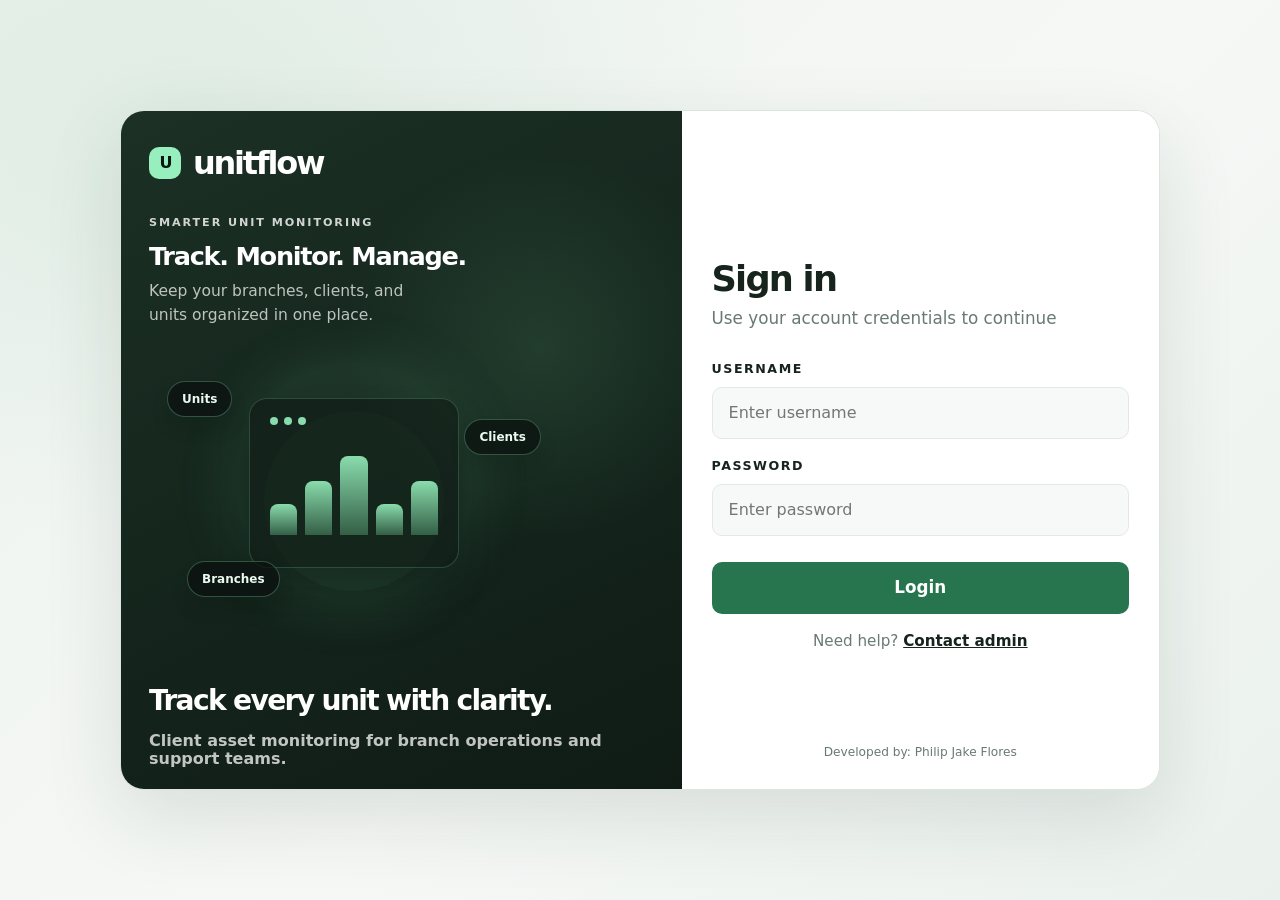
==== commit 0dfd7874: "Add Apple Products feature with phones management - Introduced new pages for managing Apple Products" ====
--- a/index.html
+++ b/index.html
@@ -62,6 +62,10 @@
         <a class="nav-item" href="pages/branches.html">
           <span class="nav-icon">⎇</span>
           Branches
+        </a>
+        <a class="nav-item" href="pages/phones.html" data-apple-products-nav="true">
+          <span class="nav-icon" aria-hidden="true">📱</span>
+          Phones
         </a>
         <a class="nav-item" href="pages/accounts.html">
           <span class="nav-icon">◉</span>
--- a/css/styles.css
+++ b/css/styles.css
@@ -700,7 +700,7 @@
   padding: 12px;
   border: 1px solid var(--line);
   border-radius: 0 0 8px 8px;
-  background: #fff;
+  background: var(--panel-bg);
   color: var(--text);
   line-height: 1.6;
   outline: 0;
@@ -4437,58 +4437,69 @@
 }
 
 .unit-editor-modal {
-  width: min(1040px, 100%);
-  padding: 26px 28px 22px;
+  width: min(820px, 100%);
+  padding: 30px;
   border-radius: 22px;
-  background: var(--panel-bg);
-  box-shadow: 0 28px 80px rgba(8, 20, 13, 0.26);
-}
-
-.unit-editor-modal .modal-header {
-  align-items: flex-start;
-  margin-bottom: 20px;
-  padding-bottom: 17px;
-  border-bottom: 1px solid var(--line);
-}
-
-.unit-editor-heading {
+}
+
+.unit-editor-modal .unit-form {
+  gap: 0;
+}
+
+.unit-editor-header {
+  position: relative;
+  padding-right: 52px;
+}
+
+.unit-editor-header .unit-details-identity {
+  gap: 5px;
+}
+
+.unit-editor-header .unit-details-identity h2 {
+  font-size: 1.5rem;
+}
+
+.unit-editor-header .unit-details-identity p {
+  margin: 0;
+  color: var(--muted);
+  font-size: 0.78rem;
+  line-height: 1.4;
+}
+
+.unit-editor-header .unit-details-close {
+  top: 0;
+  right: 0;
+}
+
+.unit-editor-sections {
   display: grid;
-  gap: 5px;
-}
-
-.unit-editor-heading h3 {
-  margin: 0;
-  color: var(--text);
-  font-size: 1.55rem;
-  letter-spacing: -0.04em;
-}
-
-.unit-editor-heading p {
-  margin: 0;
-  color: var(--muted);
-  font-size: 0.82rem;
-  line-height: 1.4;
-}
-
-.unit-editor-modal .modal-close {
+  grid-template-columns: repeat(2, minmax(0, 1fr));
+  align-items: start;
+  gap: 14px;
+  padding-top: 20px;
+}
+
+.unit-editor-client {
+  grid-column: 1;
+}
+
+.unit-editor-unit {
+  grid-column: 2;
+  grid-row: 1 / span 2;
+}
+
+.unit-editor-service {
+  grid-column: 1;
+}
+
+.unit-editor-notes {
+  grid-column: 1 / -1;
+}
+
+.unit-editor-fields {
   display: grid;
-  width: 38px;
-  height: 38px;
-  flex: 0 0 auto;
-  place-items: center;
-  border: 1px solid var(--line);
-  border-radius: 11px;
-  background: var(--panel-alt);
-  font-size: 1.7rem;
-}
-
-.unit-editor-modal .unit-form {
-  gap: 17px;
-}
-
-.unit-editor-modal .form-grid {
-  grid-template-columns: repeat(3, minmax(0, 1fr));
-  gap: 15px 14px;
+  grid-template-columns: repeat(2, minmax(0, 1fr));
+  gap: 12px 14px;
 }
 
 .unit-editor-modal .field-group {
@@ -4528,6 +4539,7 @@
   color: var(--muted);
 }
 
+.unit-editor-modal .unit-editor-wide,
 .unit-editor-modal .technician-notes-field {
   grid-column: 1 / -1;
 }
@@ -4535,12 +4547,6 @@
 .unit-editor-modal .technician-notes-field textarea {
   min-height: 76px;
   resize: vertical;
-}
-
-.unit-form-options {
-  display: grid;
-  grid-template-columns: minmax(210px, 0.7fr) minmax(0, 1.3fr);
-  gap: 14px;
 }
 
 .unit-editor-modal .urgent-field,
@@ -4553,6 +4559,7 @@
 }
 
 .unit-editor-modal .urgent-field {
+  grid-column: 1 / -1;
   align-content: start;
   gap: 9px;
 }
@@ -4582,8 +4589,7 @@
 }
 
 .unit-editor-modal .inclusions-field {
-  grid-column: auto;
-  grid-row: auto;
+  grid-column: 1 / -1;
   gap: 10px;
 }
 
@@ -4610,36 +4616,50 @@
   font-weight: 600;
 }
 
-.unit-editor-modal .modal-actions {
-  margin-top: 0;
-  padding-top: 15px;
-  border-top: 1px solid var(--line);
-}
-
-.unit-editor-modal .modal-actions .action-btn {
+.unit-editor-modal .unit-editor-actions {
+  margin-top: 20px;
+}
+
+.unit-editor-modal .unit-editor-actions .action-btn {
   min-width: 112px;
   min-height: 40px;
   border-radius: 9px;
 }
 
-@media (max-width: 1100px) {
-  .unit-editor-modal .form-grid {
-    grid-template-columns: repeat(2, minmax(0, 1fr));
-  }
-}
-
 @media (max-width: 760px) {
   .unit-editor-modal {
-    padding: 20px 18px 16px;
-  }
-
-  .unit-editor-modal .form-grid,
-  .unit-form-options {
+    padding: 22px 18px;
+  }
+
+  .unit-editor-header {
+    align-items: flex-start;
+  }
+
+  .unit-editor-header .unit-details-identity h2 {
+    font-size: 1.2rem;
+  }
+
+  .unit-editor-sections {
     grid-template-columns: 1fr;
   }
 
-  .unit-editor-modal .technician-notes-field {
-    grid-column: auto;
+  .unit-editor-client,
+  .unit-editor-unit,
+  .unit-editor-service,
+  .unit-editor-notes {
+    grid-column: 1;
+    grid-row: auto;
+  }
+
+  .unit-editor-fields {
+    grid-template-columns: 1fr;
+  }
+
+  .unit-editor-modal .unit-editor-wide,
+  .unit-editor-modal .technician-notes-field,
+  .unit-editor-modal .urgent-field,
+  .unit-editor-modal .inclusions-field {
+    grid-column: 1;
   }
 }
 
@@ -6173,6 +6193,51 @@
   fill: #d87932;
 }
 
+.apple-products-type-option {
+  display: flex;
+  align-items: center;
+  gap: 12px;
+  width: fit-content;
+  max-width: 520px;
+  padding: 12px 14px;
+  border: 1px solid var(--line);
+  border-radius: 10px;
+  background: var(--panel-bg);
+}
+
+.apple-products-type-option span {
+  display: grid;
+  gap: 4px;
+}
+
+.apple-products-type-option small {
+  color: var(--muted);
+  font-size: 0.78rem;
+  font-weight: 400;
+}
+
+.apple-products-type-option input {
+  width: 18px;
+  height: 18px;
+  flex: 0 0 18px;
+  accent-color: var(--green-text);
+}
+
+.apple-product-modal {
+  width: min(900px, 100%);
+}
+
+.apple-product-modal .field-group textarea {
+  min-height: 84px;
+}
+
+.form-error {
+  min-height: 1.2em;
+  margin: 10px 0 0;
+  color: var(--red-text);
+  font-size: 0.84rem;
+}
+
 .activity-chart-tooltip {
   position: absolute;
   z-index: 1;
